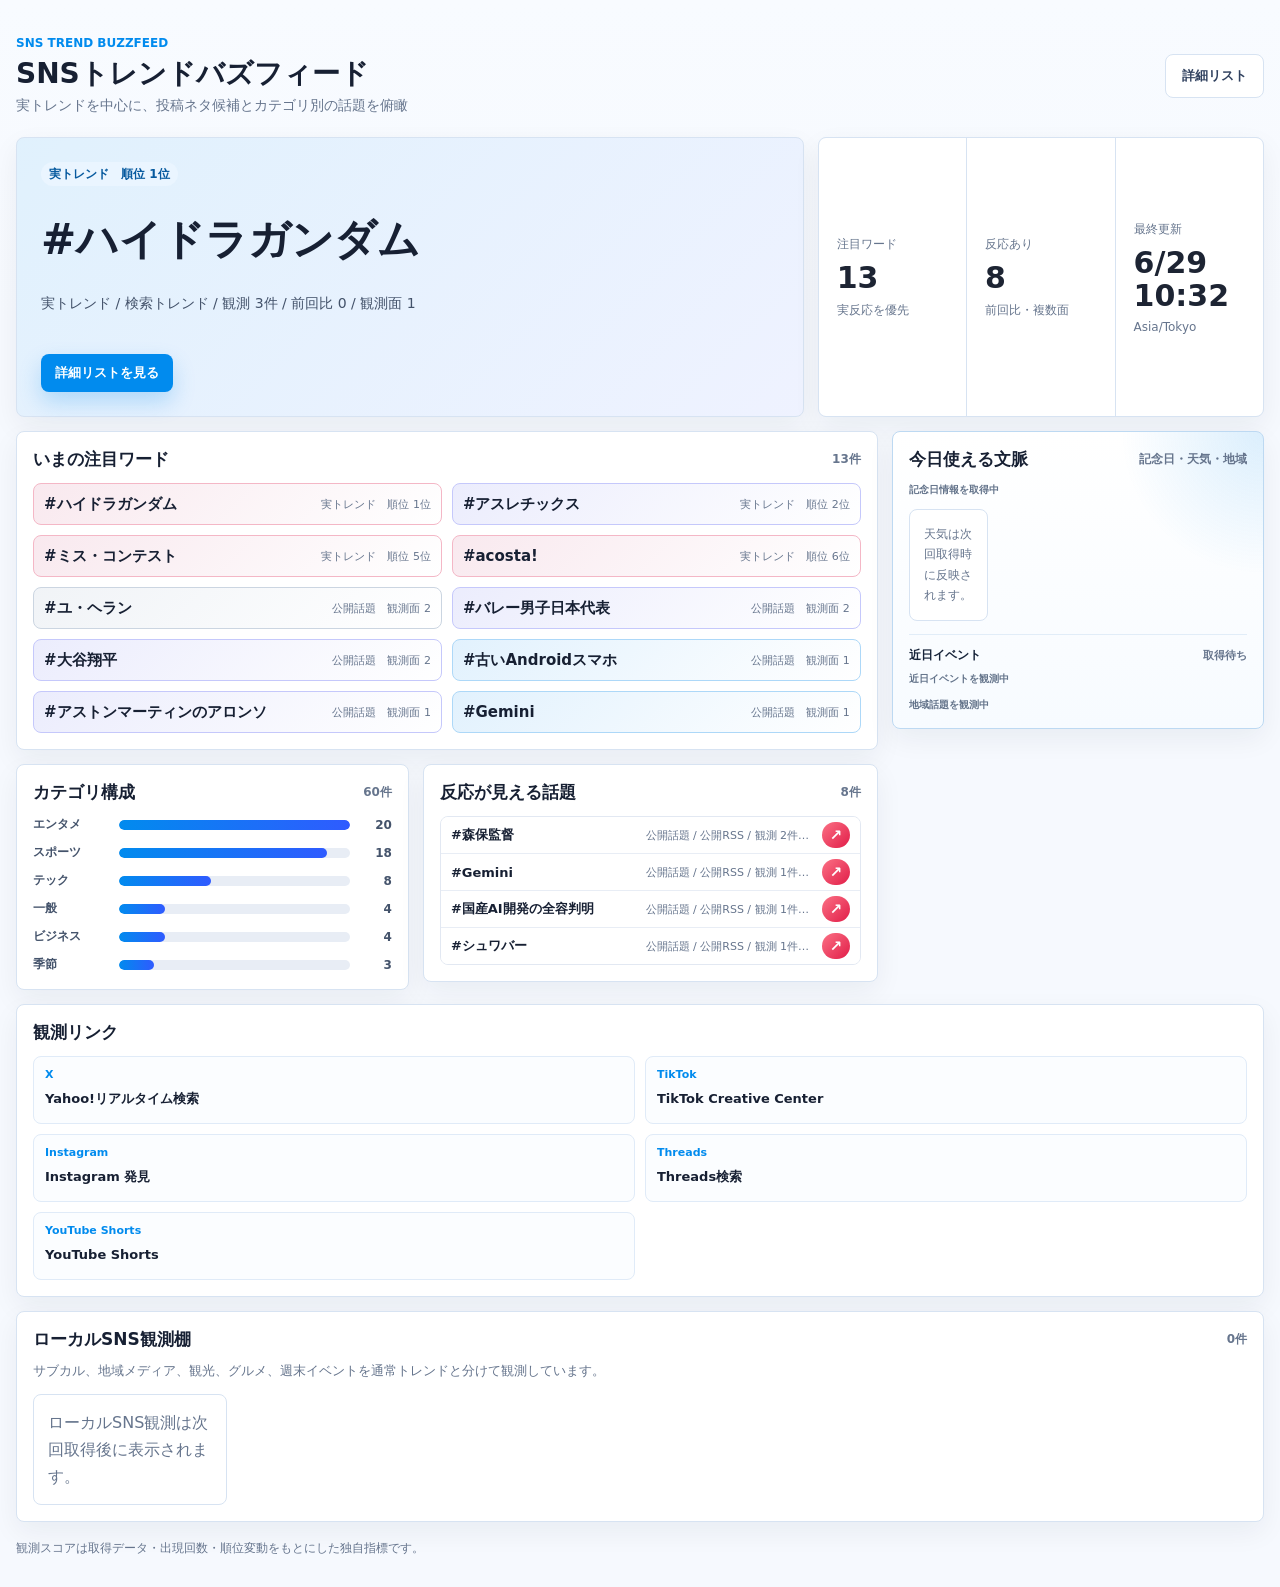
==== index.html @ ba8d6dbd "Improve calendar display and update action guard" ====
<!doctype html>
<html lang="ja">
  <head>
    <meta charset="utf-8">
    <meta name="viewport" content="width=device-width, initial-scale=1">
    <title>SNSトレンドバズフィード</title>
    <link rel="stylesheet" href="./assets/styles.css?v=calendar-action-20260710">
  </head>
  <body data-page="home">
    <main class="page home-page">
      <header class="home-header">
        <div>
          <p class="eyebrow">SNS Trend Buzzfeed</p>
          <h1>SNSトレンドバズフィード</h1>
          <p class="lead">実トレンドを中心に、投稿ネタ候補とカテゴリ別の話題を俯瞰</p>
        </div>
        <nav class="home-nav" aria-label="表示切り替え">
          <a href="./list/">詳細リスト</a>
        </nav>
      </header>

      <section class="dashboard-hero" data-home-hero></section>
      <section class="dashboard-layout" data-home-dashboard></section>
      <p class="note" data-note></p>
    </main>
    <script src="./assets/app.js?v=calendar-action-20260710" type="module"></script>
  </body>
</html>
---- assets/styles.css ----
:root {
  color-scheme: light;
  --bg: #f6f9fe;
  --panel: #ffffff;
  --text: #172033;
  --muted: #66758d;
  --line: #d7e3f2;
  --accent: #018bee;
  --accent-2: #2f5bff;
  --accent-soft: #eaf5ff;
  --accent-ink: #075a9f;
  --rise: #e11d48;
  --flat: #6b7280;
  --down: #1e3a8a;
  --new: #018bee;
  --shadow: 0 14px 36px rgba(21, 52, 92, 0.09);
  font-family: "Segoe UI", "Noto Sans JP", system-ui, sans-serif;
}

* {
  box-sizing: border-box;
}

body {
  margin: 0;
  background:
    linear-gradient(180deg, #f8fbff 0, #f6f9fe 320px),
    var(--bg);
  color: var(--text);
}

a {
  color: inherit;
  text-decoration: none;
}

.page {
  width: min(1180px, calc(100% - 28px));
  margin: 0 auto;
  padding: 22px 0 30px;
}

.compact-page {
  width: 100%;
  padding: 10px;
}

.home-page {
  width: min(1280px, calc(100% - 32px));
  padding-top: 18px;
}

.shell {
  background: var(--panel);
  border: 1px solid var(--line);
  border-radius: 8px;
  box-shadow: var(--shadow);
}

.compact-shell {
  padding: 16px 16px 15px 18px;
  background: #ffffff;
  border-color: #dbe5f0;
  box-shadow: 0 14px 34px rgba(15, 23, 42, 0.08);
  position: relative;
  overflow: hidden;
}

.compact-shell::before {
  content: "";
  position: absolute;
  inset: 0 auto 0 0;
  width: 4px;
  background: linear-gradient(180deg, var(--accent), #67b7f4);
}

.dashboard-header {
  display: flex;
  align-items: end;
  justify-content: space-between;
  gap: 16px;
  padding: 24px 0 18px;
}

.home-header {
  display: flex;
  align-items: center;
  justify-content: space-between;
  gap: 18px;
  padding: 18px 0 14px;
}

h1,
h2,
h3,
p {
  margin: 0;
}

h1 {
  font-size: 28px;
  line-height: 1.25;
  font-weight: 800;
}

.compact-shell h1 {
  color: #142033;
  font-size: 17px;
  line-height: 1.25;
}

.compact-title-block {
  min-width: 0;
}

.compact-title-block h1 {
  letter-spacing: 0;
}

.compact-title-block .meta {
  margin-top: 4px;
}

.lead {
  margin-top: 6px;
  color: var(--muted);
  font-size: 14px;
}

.eyebrow {
  margin-bottom: 6px;
  color: var(--accent);
  font-size: 12px;
  font-weight: 800;
  letter-spacing: 0;
  text-transform: uppercase;
}

.home-nav {
  display: inline-flex;
  gap: 8px;
  padding: 4px;
  border: 1px solid var(--line);
  border-radius: 8px;
  background: #fff;
}

.home-nav a {
  min-width: 88px;
  padding: 8px 12px;
  border-radius: 6px;
  color: #30415f;
  font-size: 13px;
  font-weight: 750;
  text-align: center;
}

.home-nav a:hover {
  background: var(--accent-soft);
  color: var(--accent-ink);
}

.header-actions {
  display: flex;
  align-items: center;
  justify-content: flex-end;
  gap: 12px;
}

.meta {
  color: var(--muted);
  font-size: 12px;
  white-space: nowrap;
}

.section {
  margin-top: 18px;
}

.list-dashboard {
  display: grid;
  grid-template-columns: repeat(12, minmax(0, 1fr));
  gap: 16px;
  align-items: stretch;
}

.list-overview {
  display: grid;
  grid-column: 1 / -1;
  grid-template-columns: minmax(0, 1.2fr) minmax(360px, 0.8fr);
  gap: 14px;
  align-items: start;
}

.list-dashboard > .section {
  grid-column: span 6;
  margin-top: 0;
  height: 100%;
}

.list-dashboard > .event-calendar-section {
  grid-column: 1 / -1;
  height: auto;
}

.list-dashboard > .featured-section,
.list-dashboard > .local-shelf,
.list-dashboard > .local-detail-section {
  grid-column: 1 / -1;
}

.list-dashboard > .link-section {
  grid-column: 1 / -1;
}

.list-dashboard > .list-main-section {
  grid-column: 1 / -1;
}

.list-dashboard > .list-evergreen-section {
  grid-column: 1 / -1;
}

.list-dashboard > .compact-section .compact-grid {
  grid-template-columns: repeat(4, minmax(0, 1fr));
}

.list-dashboard > .compact-section {
  grid-column: 1 / -1;
}

.featured-section {
  margin-top: 22px;
}

.featured-section .grid {
  grid-template-columns: repeat(5, minmax(0, 1fr));
}

.list-evergreen-section .grid {
  grid-template-columns: repeat(3, minmax(0, 1fr));
}

.list-evergreen-section.accordion-section {
  margin-top: 14px;
}

.list-evergreen-section .accordion {
  margin-top: 0;
}

.list-main-section .grid {
  grid-template-columns: repeat(4, minmax(0, 1fr));
}

.list-main-section .trend-card {
  min-height: 245px;
}

.list-main-section .trend-card:first-child {
  grid-column: auto;
  background:
    linear-gradient(135deg, var(--card-tint, rgba(1, 139, 238, 0.1)), rgba(255, 255, 255, 0.88)),
    #fff;
}

.list-main-section .trend-card:first-child .keyword {
  font-size: 20px;
}

.featured-section .trend-card {
  border-color: var(--card-line, #b6d5f3);
  box-shadow: 0 12px 28px rgba(23, 76, 136, 0.07);
}

.compact-section {
  margin-top: 16px;
}

.list-dashboard > .compact-section {
  padding: 14px;
  border: 1px solid var(--line);
  border-radius: 8px;
  background: rgba(255, 255, 255, 0.74);
}

.compact-grid {
  grid-template-columns: repeat(3, minmax(0, 1fr));
}

.section-head {
  display: flex;
  align-items: center;
  justify-content: space-between;
  gap: 14px;
  margin-bottom: 10px;
}

.section-head h2 {
  font-size: 18px;
  font-weight: 800;
}

.section-count {
  color: var(--muted);
  font-size: 12px;
  font-weight: 700;
  white-space: nowrap;
}

.list-focus-panel,
.list-insight-panel,
.list-context-panel {
  min-width: 0;
  padding: 16px;
  border: 1px solid var(--line);
  border-radius: 8px;
  background: #fff;
  box-shadow: 0 14px 34px rgba(21, 52, 92, 0.08);
}

.list-focus-panel {
  background:
    radial-gradient(circle at 92% 12%, rgba(1, 139, 238, 0.16), transparent 28%),
    linear-gradient(135deg, #ffffff 0%, #f7fbff 100%);
}

.list-context-panel {
  grid-column: 1 / -1;
  display: grid;
  grid-template-columns: minmax(0, 1.05fr) minmax(260px, 0.75fr) minmax(300px, 0.9fr);
  gap: 12px;
  align-items: start;
  background:
    radial-gradient(circle at 90% 10%, rgba(255, 184, 77, 0.18), transparent 30%),
    linear-gradient(180deg, rgba(1, 139, 238, 0.08), rgba(255, 255, 255, 0.94) 42%),
    #fff;
  border-color: #bfd9f4;
}

.list-context-panel .list-panel-head {
  grid-column: 1 / -1;
  margin-bottom: 0;
}

.list-context-panel .weather-grid {
  margin-top: 0;
}

.list-event-block {
  min-width: 0;
}

.list-event-block .context-subhead {
  margin-top: 0;
  padding-top: 0;
  border-top: 0;
}

.list-panel-head {
  display: flex;
  align-items: center;
  justify-content: space-between;
  gap: 12px;
  margin-bottom: 12px;
}

.list-panel-head h2 {
  font-size: 17px;
  font-weight: 850;
}

.list-hero-trend {
  display: grid;
  gap: 10px;
  min-height: 170px;
  padding: 18px;
  border: 1px solid var(--card-line, #bddaf5);
  border-radius: 8px;
  background:
    linear-gradient(135deg, var(--card-tint, rgba(1, 139, 238, 0.12)), rgba(255, 255, 255, 0.86)),
    #fff;
}

.list-hero-trend strong {
  min-width: 0;
  color: #0f1b32;
  font-size: 34px;
  line-height: 1.12;
  overflow-wrap: anywhere;
}

.list-hero-trend small {
  color: #46566e;
  font-size: 13px;
  line-height: 1.55;
}

.list-focus-list {
  display: grid;
  grid-template-columns: repeat(2, minmax(0, 1fr));
  gap: 10px;
  margin-top: 12px;
}

.list-focus-list .trend-pill {
  min-height: 62px;
  background: rgba(255, 255, 255, 0.82);
}

.list-summary-grid {
  display: grid;
  grid-template-columns: repeat(2, minmax(0, 1fr));
  gap: 10px;
}

.list-summary-tile {
  display: grid;
  gap: 5px;
  min-height: 92px;
  padding: 12px;
  border: 1px solid #e0ebf8;
  border-radius: 8px;
  background: #fbfdff;
}

.list-summary-tile span,
.list-summary-tile small {
  color: var(--muted);
  font-size: 12px;
  font-weight: 700;
}

.list-summary-tile strong {
  color: var(--accent-ink);
  font-size: 30px;
  line-height: 1;
}

.list-category-strip {
  display: grid;
  gap: 10px;
  margin-top: 14px;
  padding-top: 14px;
  border-top: 1px solid #e5edf8;
}

.context-event-list {
  display: grid;
  gap: 9px;
}

.context-idea-row {
  display: flex;
  flex-wrap: wrap;
  gap: 8px;
  margin-bottom: 12px;
}

.context-idea-chip {
  display: inline-grid;
  grid-template-columns: auto minmax(0, 1fr);
  align-items: center;
  gap: 7px;
  min-width: 0;
  max-width: 100%;
  min-height: 32px;
  padding: 6px 9px;
  border: 1px solid #dbe9f8;
  border-radius: 999px;
  background: #fbfdff;
  color: #24324a;
  box-shadow: 0 6px 16px rgba(15, 23, 42, 0.035);
}

.context-idea-chip b {
  display: inline-grid;
  place-items: center;
  min-width: 34px;
  min-height: 20px;
  border-radius: 999px;
  background: #fff2d5;
  color: #9a5b00;
  font-size: 10px;
  font-weight: 850;
}

.context-idea-chip span {
  min-width: 0;
  overflow: hidden;
  color: #24324a;
  font-size: 12px;
  font-weight: 800;
  text-overflow: ellipsis;
  white-space: nowrap;
}

.context-subhead {
  display: flex;
  align-items: center;
  justify-content: space-between;
  gap: 10px;
  margin: 13px 0 8px;
  padding-top: 12px;
  border-top: 1px solid #e1edf8;
}

.context-subhead span {
  color: #17243a;
  font-size: 12px;
  font-weight: 850;
}

.context-subhead small {
  min-width: 0;
  overflow: hidden;
  color: var(--muted);
  font-size: 11px;
  font-weight: 760;
  text-overflow: ellipsis;
  white-space: nowrap;
}

.local-event-rows {
  display: grid;
  gap: 8px;
}

.local-event-chip {
  display: grid;
  grid-template-columns: 58px minmax(0, 1fr);
  gap: 9px;
  align-items: center;
  min-width: 0;
  min-height: 48px;
  padding: 8px 10px;
  border: 1px solid #d7e8f7;
  border-radius: 8px;
  background:
    linear-gradient(135deg, rgba(1, 139, 238, 0.08), rgba(255, 255, 255, 0.94)),
    #fff;
}

.local-event-chip > b {
  display: inline-grid;
  place-items: center;
  min-height: 28px;
  border-radius: 999px;
  background: #eaf5ff;
  color: var(--accent-ink);
  font-size: 11px;
  font-weight: 850;
}

.local-event-chip span {
  display: grid;
  gap: 2px;
  min-width: 0;
}

.local-event-chip strong,
.local-event-chip small {
  min-width: 0;
  overflow: hidden;
  text-overflow: ellipsis;
  white-space: nowrap;
}

.local-event-chip strong {
  color: #13233a;
  font-size: 13px;
  font-weight: 850;
}

.local-event-chip small {
  color: var(--muted);
  font-size: 11px;
  font-weight: 720;
}

.local-event-chip.rank-s > b,
.event-day-tag.rank-s {
  background: #fff2d5;
  color: #8a5600;
}

.local-event-chip.rank-a > b,
.event-day-tag.rank-a {
  background: #eaf5ff;
  color: #075a9f;
}

.context-event-row {
  display: grid;
  grid-template-columns: 52px minmax(0, 1fr);
  gap: 9px;
  align-items: start;
  padding: 10px;
  border: 1px solid #d9e8f8;
  border-radius: 8px;
  background: rgba(255, 255, 255, 0.74);
}

.context-date {
  display: inline-grid;
  place-items: center;
  min-height: 28px;
  border-radius: 999px;
  background: var(--accent-soft);
  color: var(--accent-ink);
  font-size: 11px;
  font-weight: 850;
}

.context-event-row strong {
  display: block;
  color: #142039;
  font-size: 13px;
  line-height: 1.35;
}

.context-event-row small {
  display: block;
  margin-top: 3px;
  color: var(--muted);
  font-size: 11px;
  line-height: 1.45;
}

.weather-grid {
  display: grid;
  grid-template-columns: repeat(2, minmax(0, 1fr));
  gap: 8px;
  margin-top: 12px;
}

.weather-ribbon {
  display: grid;
  grid-template-columns: repeat(4, minmax(0, 1fr));
  gap: 7px;
  margin-top: 10px;
}

.weather-ribbon-item {
  display: grid;
  gap: 3px;
  min-width: 0;
  min-height: 70px;
  padding: 9px;
  border: 1px solid #dbe8f6;
  border-radius: 8px;
  background: linear-gradient(180deg, #f7fbff, #fff);
}

.weather-ribbon-item span,
.weather-ribbon-item small {
  min-width: 0;
  overflow: hidden;
  color: var(--muted);
  font-size: 10px;
  font-weight: 760;
  text-overflow: ellipsis;
  white-space: nowrap;
}

.weather-ribbon-item strong {
  min-width: 0;
  overflow: hidden;
  color: var(--accent-ink);
  font-size: 13px;
  font-weight: 850;
  text-overflow: ellipsis;
  white-space: nowrap;
}

.weather-tile {
  display: grid;
  gap: 4px;
  min-height: 74px;
  padding: 10px;
  border: 1px solid #dbe8f6;
  border-radius: 8px;
  background: #f8fbff;
}

.weather-tile span,
.weather-tile small {
  color: var(--muted);
  font-size: 11px;
  font-weight: 700;
}

.weather-tile strong {
  color: var(--accent-ink);
  font-size: 16px;
}

.context-local-snippets {
  display: grid;
  gap: 8px;
  margin-top: 12px;
}

.context-local-snippet {
  display: grid;
  grid-template-columns: 82px minmax(0, 1fr);
  gap: 8px;
  align-items: center;
  min-height: 38px;
  padding: 8px 10px;
  border: 1px solid #dce8f5;
  border-radius: 8px;
  background: rgba(255, 255, 255, 0.78);
}

.context-local-snippet span,
.context-local-snippet strong {
  min-width: 0;
  overflow: hidden;
  text-overflow: ellipsis;
  white-space: nowrap;
}

.context-local-snippet span {
  color: var(--muted);
  font-size: 11px;
  font-weight: 780;
}

.context-local-snippet strong {
  color: #17243a;
  font-size: 12px;
  font-weight: 850;
}

.mini-empty {
  padding: 10px;
  font-size: 12px;
  box-shadow: none;
}

.grid {
  display: grid;
  grid-template-columns: repeat(3, minmax(0, 1fr));
  gap: 12px;
  align-items: stretch;
}

.event-calendar-section {
  grid-column: 1 / -1;
}

.event-calendar {
  padding: 14px;
  border: 1px solid #cfe3f4;
  border-radius: 8px;
  background:
    radial-gradient(circle at 100% 0%, rgba(1, 139, 238, 0.12), transparent 28%),
    #fff;
  box-shadow: 0 12px 28px rgba(21, 52, 92, 0.06);
}

.event-calendar-month {
  margin-bottom: 12px;
  color: #13233a;
  font-size: 20px;
  font-weight: 850;
}

.event-calendar-rail {
  display: grid;
  grid-template-columns: repeat(3, minmax(0, 1fr));
  gap: 7px;
  margin: -2px 0 12px;
}

.event-rail-item {
  display: grid;
  grid-template-columns: 68px minmax(0, 1fr);
  align-items: center;
  gap: 8px;
  min-width: 0;
  min-height: 34px;
  padding: 6px 9px;
  border: 1px solid #b7daf7;
  border-radius: 8px;
  background:
    linear-gradient(135deg, rgba(1, 139, 238, 0.12), rgba(255, 255, 255, 0.9)),
    #f7fbff;
}

.event-rail-item span {
  display: inline-grid;
  place-items: center;
  min-height: 22px;
  border-radius: 999px;
  background: #e7f3ff;
  color: #075a9f;
  font-size: 10px;
  font-weight: 850;
  white-space: nowrap;
}

.event-rail-item strong {
  min-width: 0;
  overflow: hidden;
  color: #10213a;
  font-size: 11px;
  font-weight: 850;
  text-overflow: ellipsis;
  white-space: nowrap;
}

.event-rail-item.rank-s {
  border-color: #f2cf8b;
  background:
    linear-gradient(135deg, rgba(255, 185, 60, 0.16), rgba(255, 255, 255, 0.92)),
    #fffaf0;
}

.event-rail-item.rank-s span {
  background: #fff2d5;
  color: #8a5600;
}

.event-calendar-weekdays,
.event-calendar-grid {
  display: grid;
  grid-template-columns: repeat(7, minmax(0, 1fr));
}

.event-calendar-weekdays {
  gap: 6px;
  margin-bottom: 6px;
}

.event-calendar-weekdays span {
  color: var(--muted);
  font-size: 11px;
  font-weight: 800;
  text-align: center;
}

.event-calendar-grid {
  gap: 6px;
}

.event-day {
  display: grid;
  align-content: start;
  gap: 5px;
  min-width: 0;
  min-height: 92px;
  padding: 8px;
  border: 1px solid #e0ebf8;
  border-radius: 8px;
  background: rgba(248, 251, 255, 0.92);
}

.event-day-empty {
  background: transparent;
  border-color: transparent;
}

.event-day-number {
  color: #44536b;
  font-size: 11px;
  font-weight: 850;
}

.event-day-tag {
  min-width: 0;
  overflow: hidden;
  padding: 4px 6px;
  border-radius: 6px;
  background: #edf6ff;
  color: #075a9f;
  font-size: 10px;
  font-weight: 800;
  line-height: 1.25;
  text-overflow: ellipsis;
  white-space: nowrap;
}

.event-day-tag-long {
  border-left: 3px solid #018bee;
  background:
    linear-gradient(90deg, rgba(1, 139, 238, 0.16), rgba(255, 255, 255, 0.88)),
    #edf6ff;
}

.event-day-tag-long.rank-s {
  border-left-color: #f0a429;
  background:
    linear-gradient(90deg, rgba(255, 190, 70, 0.22), rgba(255, 255, 255, 0.88)),
    #fff7e4;
}

.event-day-more {
  color: #44536b;
  font-size: 10px;
  font-weight: 750;
}

.link-grid {
  grid-template-columns: repeat(3, minmax(0, 1fr));
}

.trend-card,
.link-card,
.empty {
  background: var(--panel);
  border: 1px solid var(--line);
  border-radius: 8px;
  padding: 14px;
}

.trend-card {
  display: grid;
  grid-template-rows: auto auto 34px auto;
  gap: 12px;
  height: 100%;
  position: relative;
  overflow: hidden;
  background:
    linear-gradient(135deg, var(--card-tint, rgba(1, 139, 238, 0.06)), rgba(255, 255, 255, 0.92) 42%),
    #fff;
  border-color: var(--card-line, var(--line));
  box-shadow: 0 8px 22px rgba(21, 52, 92, 0.04);
  transition: border-color 160ms ease, box-shadow 160ms ease, transform 160ms ease;
}

.trend-card::before {
  content: "";
  position: absolute;
  inset: 0 auto 0 0;
  width: 4px;
  background: linear-gradient(180deg, var(--card-accent, var(--accent)), transparent 88%);
}

.trend-card > * {
  position: relative;
}

.category-entertainment {
  --card-accent: #e11d48;
  --card-tint: rgba(225, 29, 72, 0.09);
  --card-line: #f4b7c6;
  --tag-bg: #fff1f5;
  --tag-ink: #9f1239;
}

.category-sports {
  --card-accent: #4f46e5;
  --card-tint: rgba(79, 70, 229, 0.09);
  --card-line: #c5c8fb;
  --tag-bg: #eef2ff;
  --tag-ink: #3730a3;
}

.category-technology {
  --card-accent: #018bee;
  --card-tint: rgba(1, 139, 238, 0.1);
  --card-line: #add8f8;
  --tag-bg: #eaf5ff;
  --tag-ink: #075a9f;
}

.category-seasonal {
  --card-accent: #d97706;
  --card-tint: rgba(217, 119, 6, 0.1);
  --card-line: #f2cc8f;
  --tag-bg: #fff7ed;
  --tag-ink: #9a3412;
}

.category-local {
  --card-accent: #0f6b9c;
  --card-tint: rgba(15, 107, 156, 0.09);
  --card-line: #b8d8ea;
  --tag-bg: #edf7fc;
  --tag-ink: #075985;
}

.category-business {
  --card-accent: #1d4ed8;
  --card-tint: rgba(29, 78, 216, 0.08);
  --card-line: #b9cdf7;
  --tag-bg: #eff6ff;
  --tag-ink: #1e40af;
}

.category-general {
  --card-accent: #64748b;
  --card-tint: rgba(100, 116, 139, 0.07);
  --card-line: #cbd5e1;
  --tag-bg: #f1f5f9;
  --tag-ink: #334155;
}

.trend-card .open-link {
  align-self: end;
}

.trend-card:hover,
.trend-pill:hover,
.local-card:hover,
.link-card:hover,
.home-link:hover {
  border-color: #9bcdf5;
  box-shadow: 0 14px 32px rgba(21, 86, 150, 0.1);
  transform: translateY(-1px);
}

.trend-title-row {
  display: flex;
  justify-content: space-between;
  gap: 12px;
}

.keyword {
  font-size: 18px;
  font-weight: 700;
  overflow-wrap: anywhere;
}

.tag {
  display: inline-flex;
  align-items: center;
  width: fit-content;
  min-height: 24px;
  padding: 3px 8px;
  border-radius: 999px;
  background: var(--tag-bg, var(--accent-soft));
  color: var(--tag-ink, var(--accent-ink));
  font-size: 12px;
  font-weight: 600;
}

.signal-tag {
  margin-left: 6px;
  background: rgba(255, 255, 255, 0.72);
  color: var(--tag-ink, #3154bd);
  border: 1px solid color-mix(in srgb, var(--card-accent, #3154bd) 22%, transparent);
}

.status-tag {
  margin-left: 6px;
  background: #fff7ed;
  color: #9a3412;
}

.badge {
  display: inline-flex;
  align-items: center;
  justify-content: center;
  min-width: 30px;
  height: 30px;
  padding: 0 8px;
  border-radius: 999px;
  color: #fff;
  font-size: 17px;
  font-weight: 850;
  line-height: 1;
  white-space: nowrap;
  box-shadow: 0 8px 18px rgba(21, 52, 92, 0.12);
}

.badge.up {
  background: linear-gradient(135deg, #fb7185, var(--rise));
}

.badge.flat {
  background: linear-gradient(135deg, #9ca3af, var(--flat));
}

.badge.down {
  background: linear-gradient(135deg, #4f46e5, var(--down));
}

.badge.new {
  min-width: 52px;
  font-size: 12px;
  background: linear-gradient(135deg, #38bdf8, var(--new));
}

.metrics {
  display: grid;
  grid-template-columns: repeat(2, minmax(0, 1fr));
  gap: 8px;
}

.metric {
  min-height: 54px;
  padding: 8px;
  border: 1px solid #e5edf8;
  border-radius: 8px;
  background: #fbfdff;
}

.metric-label {
  display: block;
  color: var(--muted);
  font-size: 11px;
}

.metric-value {
  display: block;
  margin-top: 2px;
  font-size: 17px;
  font-weight: 750;
}

.positive {
  color: var(--rise);
}

.negative {
  color: var(--down);
}

.spark {
  display: flex;
  align-items: end;
  gap: 3px;
  height: 34px;
}

.spark span {
  width: 12px;
  min-height: 4px;
  border-radius: 3px 3px 0 0;
  background: linear-gradient(180deg, #018bee, #2f5bff);
}

.open-link,
.more-link {
  display: inline-flex;
  align-items: center;
  justify-content: center;
  gap: 4px;
  min-height: 34px;
  padding: 7px 10px;
  border: 1px solid #b7d4ef;
  border-radius: 8px;
  background: #fff;
  color: var(--accent-ink);
  font-size: 13px;
  font-weight: 700;
}

.dashboard-hero {
  display: grid;
  grid-template-columns: minmax(0, 1.5fr) minmax(340px, 0.85fr);
  gap: 14px;
  margin-top: 8px;
}

.hero-copy,
.hero-stats,
.dashboard-panel {
  border: 1px solid var(--line);
  border-radius: 8px;
  background: #fff;
  box-shadow: 0 10px 28px rgba(20, 31, 51, 0.06);
}

.hero-copy {
  display: grid;
  align-content: space-between;
  min-height: 280px;
  padding: 24px;
  background:
    linear-gradient(135deg, rgba(1, 139, 238, 0.12), rgba(47, 91, 255, 0.08)),
    #ffffff;
}

.hero-copy h2 {
  margin-top: 14px;
  font-size: 42px;
  line-height: 1.12;
  overflow-wrap: anywhere;
}

.hero-copy p {
  max-width: 760px;
  margin-top: 12px;
  color: #43526a;
  font-size: 14px;
  line-height: 1.7;
}

.hero-actions {
  display: flex;
  flex-wrap: wrap;
  gap: 10px;
  margin-top: 22px;
}

.primary-action,
.secondary-action {
  display: inline-flex;
  align-items: center;
  justify-content: center;
  min-height: 38px;
  padding: 9px 14px;
  border-radius: 8px;
  font-size: 13px;
  font-weight: 800;
}

.primary-action {
  background: var(--accent);
  color: #fff;
  box-shadow: 0 10px 22px rgba(1, 139, 238, 0.24);
}

.secondary-action {
  border: 1px solid #b7d4ef;
  background: #fff;
  color: var(--accent-ink);
}

.hero-stats {
  display: grid;
  grid-template-columns: repeat(3, minmax(0, 1fr));
  gap: 1px;
  overflow: hidden;
  background: var(--line);
}

.stat-tile {
  display: grid;
  align-content: center;
  min-height: 138px;
  padding: 18px;
  background: #fff;
}

.stat-label,
.stat-detail {
  color: var(--muted);
  font-size: 12px;
}

.stat-tile strong {
  margin-top: 8px;
  color: #1d2433;
  font-size: 30px;
  line-height: 1.1;
  overflow-wrap: anywhere;
}

.stat-detail {
  margin-top: 8px;
}

.dashboard-layout {
  display: grid;
  grid-template-columns: minmax(0, 0.95fr) minmax(0, 1.1fr) minmax(360px, 0.9fr);
  grid-template-areas:
    "lead lead context"
    "category growing context"
    "links links links"
    "local local local";
  align-items: start;
  gap: 14px;
  margin-top: 14px;
}

.lead-panel {
  grid-area: lead;
}

.home-context-panel {
  grid-area: context;
}

.category-panel {
  grid-area: category;
}

.growing-panel {
  grid-area: growing;
}

.links-panel {
  grid-area: links;
}

.dashboard-panel {
  padding: 16px;
}

.category-panel,
.growing-panel {
  min-height: 194px;
}

.home-context-panel {
  border-color: #bdd9f2;
  background:
    radial-gradient(circle at 100% 0%, rgba(1, 139, 238, 0.14), transparent 30%),
    linear-gradient(180deg, #ffffff, #f7fbff);
}

.panel-head {
  display: flex;
  align-items: center;
  justify-content: space-between;
  gap: 12px;
  margin-bottom: 12px;
}

.panel-head h2 {
  font-size: 17px;
}

.pill-list {
  display: grid;
  gap: 10px;
}

.lead-panel .pill-list {
  grid-template-columns: repeat(2, minmax(0, 1fr));
}

.trend-pill {
  display: grid;
  grid-template-columns: minmax(0, 1fr) auto;
  gap: 10px;
  align-items: center;
  min-height: 42px;
  padding: 8px 10px;
  border: 1px solid #e0ebf8;
  border-radius: 8px;
  background:
    linear-gradient(135deg, var(--card-tint, rgba(1, 139, 238, 0.06)), rgba(255, 255, 255, 0.94)),
    #fbfdff;
  border-color: var(--card-line, #e0ebf8);
  transition: border-color 160ms ease, box-shadow 160ms ease, transform 160ms ease;
}

.trend-pill span {
  min-width: 0;
  font-size: 15px;
  font-weight: 800;
  overflow-wrap: anywhere;
}

.trend-pill small {
  color: var(--muted);
  font-size: 11px;
  text-align: right;
}

.compact-dashboard-list {
  display: grid;
  border: 1px solid #e2e8f2;
  border-radius: 8px;
  overflow: hidden;
}

.growing-panel .compact-dashboard-list {
  min-height: 118px;
}

.compact-dashboard-list .simple-trend-row {
  border-color: #e8edf5;
}

.growing-panel .simple-trend-row {
  grid-template-columns: minmax(0, 1fr) minmax(130px, 0.9fr) auto;
  min-height: 31px;
  padding: 5px 10px;
}

.growing-panel .simple-keyword {
  font-size: 13px;
}

.growing-panel .simple-meta {
  font-size: 11px;
  white-space: nowrap;
  overflow: hidden;
  text-overflow: ellipsis;
}

.growing-panel .simple-badge {
  width: 28px;
  min-width: 28px;
  height: 22px;
}

.compact-dashboard-list .empty {
  border: 0;
  border-radius: 0;
}

.category-bars {
  display: grid;
  gap: 11px;
}

.category-bar {
  display: grid;
  grid-template-columns: 76px minmax(0, 1fr) 32px;
  gap: 10px;
  align-items: center;
}

.category-label,
.category-count {
  color: #44536b;
  font-size: 12px;
  font-weight: 750;
}

.category-count {
  text-align: right;
}

.bar-track {
  height: 10px;
  overflow: hidden;
  border-radius: 999px;
  background: #e8edf5;
}

.bar-fill {
  display: block;
  height: 100%;
  border-radius: inherit;
  background: linear-gradient(90deg, #018bee, #2f5bff);
}

.home-link-list {
  display: grid;
  grid-template-columns: repeat(2, minmax(0, 1fr));
  gap: 10px;
}

.home-link {
  display: grid;
  gap: 5px;
  min-height: 68px;
  padding: 11px;
  border: 1px solid #e0ebf8;
  border-radius: 8px;
  background: #fbfdff;
  transition: border-color 160ms ease, box-shadow 160ms ease, transform 160ms ease;
}

.home-link span {
  color: var(--accent);
  font-size: 11px;
  font-weight: 800;
}

.home-link strong {
  min-width: 0;
  font-size: 13px;
  line-height: 1.35;
  overflow-wrap: anywhere;
}

.local-shelf {
  margin-top: 18px;
}

.home-local-shelf {
  grid-area: local;
  grid-column: 1 / -1;
  margin-top: 0;
}

.local-shelf-lead {
  margin: -2px 0 12px;
  color: var(--muted);
  font-size: 13px;
  line-height: 1.6;
}

.local-card-grid {
  display: grid;
  grid-template-columns: repeat(4, minmax(0, 1fr));
  gap: 10px;
}

.home-local-shelf .local-card-grid {
  grid-template-columns: repeat(6, minmax(0, 1fr));
}

.local-card {
  display: grid;
  align-content: start;
  gap: 9px;
  min-height: 150px;
  padding: 12px;
  border: 1px solid #d4e6f8;
  border-radius: 8px;
  background:
    linear-gradient(180deg, rgba(1, 139, 238, 0.08), rgba(47, 91, 255, 0.035)),
    #ffffff;
  transition: border-color 160ms ease, box-shadow 160ms ease, transform 160ms ease;
}

.local-card-top {
  display: flex;
  align-items: center;
  justify-content: space-between;
  gap: 8px;
}

.local-tier {
  display: inline-flex;
  align-items: center;
  justify-content: center;
  min-width: 26px;
  height: 24px;
  border-radius: 999px;
  background: var(--accent);
  color: #fff;
  font-size: 12px;
  font-weight: 800;
}

.local-section-label {
  min-width: 0;
  color: var(--muted);
  font-size: 11px;
  font-weight: 750;
  text-align: right;
  overflow-wrap: anywhere;
}

.local-card strong {
  min-width: 0;
  font-size: 16px;
  line-height: 1.35;
  overflow-wrap: anywhere;
}

.local-headline {
  display: -webkit-box;
  min-width: 0;
  margin: -2px 0 0;
  overflow: hidden;
  -webkit-line-clamp: 2;
  -webkit-box-orient: vertical;
  color: #2f3c50;
  font-size: 12px;
  line-height: 1.45;
}

.local-meta {
  color: #43526a;
  font-size: 12px;
  line-height: 1.45;
}

.local-tags {
  display: flex;
  flex-wrap: wrap;
  gap: 5px;
}

.local-tags span {
  padding: 3px 7px;
  border-radius: 999px;
  background: #eef4ff;
  color: #3154bd;
  font-size: 11px;
  font-weight: 750;
}

.local-detail-section {
  margin-top: 14px;
}

.local-groups {
  display: grid;
  grid-template-columns: repeat(2, minmax(0, 1fr));
  gap: 10px;
}

.local-group {
  border: 1px solid var(--line);
  border-radius: 8px;
  background: #fff;
}

.local-group summary {
  cursor: pointer;
  padding: 11px 12px;
  color: #1d2433;
  font-size: 14px;
  font-weight: 800;
  list-style-position: inside;
}

.local-group-description {
  padding: 0 12px 10px;
  color: var(--muted);
  font-size: 12px;
  line-height: 1.55;
}

.local-row-list {
  display: grid;
  border-top: 1px solid var(--line);
}

.local-row {
  display: grid;
  grid-template-columns: minmax(0, 1fr) minmax(120px, 0.55fr) minmax(170px, 0.85fr);
  gap: 9px;
  align-items: center;
  min-height: 40px;
  padding: 8px 12px;
  border-top: 1px solid #edf1f6;
}

.local-row:first-child {
  border-top: 0;
}

.local-row-word {
  min-width: 0;
  font-size: 13px;
  font-weight: 800;
  overflow-wrap: anywhere;
}

.local-row-section,
.local-row-meta {
  color: var(--muted);
  font-size: 12px;
  overflow-wrap: anywhere;
}

.accordion {
  margin-top: 10px;
  border: 1px solid var(--line);
  border-radius: 8px;
  background: #fbfdff;
  overflow: hidden;
}

.accordion summary {
  cursor: pointer;
  padding: 10px 12px;
  color: var(--accent-ink);
  font-size: 13px;
  font-weight: 750;
  list-style-position: inside;
}

.simple-trend-list {
  display: grid;
  border-top: 1px solid var(--line);
}

.simple-trend-row {
  display: grid;
  grid-template-columns: minmax(0, 1.2fr) minmax(180px, 1fr) auto;
  gap: 10px;
  align-items: center;
  min-height: 42px;
  padding: 8px 12px;
  border-top: 1px solid #edf1f6;
  background: #fff;
}

.simple-trend-row:first-child {
  border-top: 0;
}

.simple-keyword {
  min-width: 0;
  font-size: 14px;
  font-weight: 750;
  overflow-wrap: anywhere;
}

.simple-meta {
  color: var(--muted);
  font-size: 12px;
  overflow-wrap: anywhere;
}

.simple-badge {
  display: inline-flex;
  align-items: center;
  justify-content: center;
  justify-self: end;
  width: fit-content;
  min-width: 28px;
  min-height: 26px;
  padding: 4px 7px;
  border-radius: 999px;
  color: #fff;
  font-size: 15px;
  font-weight: 850;
  line-height: 1;
  white-space: nowrap;
}

.simple-badge.up {
  background: linear-gradient(135deg, #fb7185, var(--rise));
}

.simple-badge.flat {
  background: linear-gradient(135deg, #9ca3af, var(--flat));
}

.simple-badge.down {
  background: linear-gradient(135deg, #4f46e5, var(--down));
}

.simple-badge.new {
  min-width: 46px;
  font-size: 11px;
  background: linear-gradient(135deg, #38bdf8, var(--new));
}

.compact-list {
  display: grid;
  grid-template-columns: repeat(4, minmax(0, 1fr));
  gap: 8px;
  margin-top: 10px;
}

.compact-dashboard {
  display: grid;
  gap: 8px;
  margin-top: 12px;
}

.compact-spotlight {
  display: grid;
  gap: 8px;
  min-height: 116px;
  padding: 17px 17px 16px;
  border: 1px solid #dbe7f3;
  border-radius: 8px;
  background:
    linear-gradient(135deg, rgba(1, 139, 238, 0.11), rgba(255, 255, 255, 0.98) 42%),
    #fff;
  position: relative;
  overflow: hidden;
  box-shadow: 0 12px 24px rgba(15, 23, 42, 0.055);
}

.compact-spotlight > * {
  position: relative;
}

.compact-hero-head {
  display: flex;
  align-items: center;
  justify-content: space-between;
  gap: 8px;
}

.compact-hero-status {
  display: inline-flex;
  align-items: center;
  justify-content: center;
  min-width: 26px;
  min-height: 24px;
  padding: 4px 7px;
  border-radius: 999px;
  background: rgba(15, 23, 42, 0.86);
  color: #fff;
  font-size: 13px;
  font-weight: 850;
  line-height: 1;
}

.compact-spotlight strong {
  color: #0f1b32;
  font-size: 27px;
  line-height: 1.08;
  overflow-wrap: anywhere;
}

.compact-spotlight small {
  color: #4b5c74;
  font-size: 12px;
  line-height: 1.42;
}

.compact-header-context {
  min-width: 0;
}

.compact-meta-strip {
  display: grid;
  grid-template-columns: minmax(140px, 0.62fr) minmax(150px, 0.7fr) minmax(330px, 1.45fr) auto;
  align-items: center;
  justify-content: flex-end;
  gap: 8px;
  min-width: 0;
}

.compact-meta-chip {
  display: inline-flex;
  align-items: center;
  gap: 7px;
  min-width: 0;
  max-width: 280px;
  min-height: 30px;
  padding: 6px 9px;
  border: 1px solid #e3ebf4;
  border-radius: 999px;
  background: rgba(255, 255, 255, 0.86);
  box-shadow: 0 6px 16px rgba(15, 23, 42, 0.035);
}

.compact-meta-chip b {
  flex: 0 0 auto;
  color: #334155;
  font-size: 11px;
  line-height: 1;
}

.compact-meta-chip span {
  min-width: 0;
  color: #526174;
  font-size: 11px;
  font-weight: 760;
  overflow: hidden;
  text-overflow: ellipsis;
  white-space: nowrap;
}

.compact-meta-event {
  border-color: #ecd49f;
  background: #fff9ea;
}

.compact-meta-local-event {
  border-color: #b8d8f4;
  background: #eef7ff;
}

.compact-meta-weather {
  border-color: #cfe3f4;
  background: #f2f8fd;
}

.compact-weather-card {
  display: grid;
  grid-template-columns: auto minmax(0, 1fr);
  align-items: center;
  gap: 8px;
  min-width: 0;
  min-height: 34px;
  padding: 5px 7px;
  border: 1px solid #cfe3f4;
  border-radius: 999px;
  background: #f2f8fd;
  box-shadow: 0 6px 16px rgba(15, 23, 42, 0.035);
}

.compact-weather-card > b {
  color: #334155;
  font-size: 11px;
  line-height: 1;
  white-space: nowrap;
}

.compact-weather-list {
  display: grid;
  grid-template-columns: repeat(4, minmax(0, 1fr));
  gap: 4px;
  min-width: 0;
}

.compact-weather-dot {
  display: grid;
  gap: 1px;
  min-width: 0;
  padding: 3px 5px;
  border: 1px solid rgba(207, 227, 244, 0.85);
  border-radius: 999px;
  background: rgba(255, 255, 255, 0.78);
}

.compact-weather-dot b,
.compact-weather-dot small {
  min-width: 0;
  overflow: hidden;
  text-overflow: ellipsis;
  white-space: nowrap;
}

.compact-weather-dot b {
  color: #245273;
  font-size: 10px;
  line-height: 1;
}

.compact-weather-dot small {
  color: #526174;
  font-size: 9px;
  font-weight: 760;
  line-height: 1.05;
}

.compact-observe-menu {
  position: relative;
  min-width: 70px;
}

.compact-observe-menu summary {
  display: inline-flex;
  align-items: center;
  justify-content: center;
  min-height: 34px;
  width: 100%;
  padding: 6px 10px;
  border: 1px solid #cfe3f4;
  border-radius: 999px;
  background: #fff;
  color: #245273;
  font-size: 11px;
  font-weight: 850;
  cursor: pointer;
  list-style: none;
}

.compact-observe-menu summary::-webkit-details-marker {
  display: none;
}

.compact-observe-menu summary::after {
  content: "⌄";
  margin-left: 5px;
  font-size: 10px;
}

.compact-observe-menu[open] summary::after {
  content: "⌃";
}

.compact-observe-links {
  position: absolute;
  right: 0;
  top: calc(100% + 6px);
  z-index: 5;
  display: grid;
  gap: 5px;
  min-width: 150px;
  padding: 8px;
  border: 1px solid #dbe7f3;
  border-radius: 8px;
  background: #fff;
  box-shadow: 0 18px 34px rgba(15, 23, 42, 0.13);
}

.compact-item {
  display: inline-flex;
  align-items: center;
  gap: 8px;
  min-width: 0;
  max-width: 50%;
  padding: 8px 10px;
  border: 1px solid #e1ebf5;
  border-radius: 999px;
  background: #fff;
}

.compact-trend-chip {
  display: grid;
  grid-template-columns: minmax(0, 1fr) auto;
  align-items: center;
  gap: 8px;
  min-width: 0;
  min-height: 58px;
  padding: 9px 10px 8px;
  border: 1px solid #e1eaf4;
  border-radius: 8px;
  background: #f8fafc;
  color: #1f2a3d;
}

.compact-trend-chip span {
  grid-column: 1 / -1;
  min-width: 0;
  font-size: 13px;
  font-weight: 850;
  overflow: hidden;
  text-overflow: ellipsis;
  white-space: nowrap;
}

.compact-trend-chip em {
  min-width: 0;
  color: #64748b;
  font-size: 10px;
  font-style: normal;
  font-weight: 760;
  overflow: hidden;
  text-overflow: ellipsis;
  white-space: nowrap;
}

.compact-trend-chip small {
  display: inline-flex;
  align-items: center;
  justify-content: center;
  min-width: 24px;
  min-height: 22px;
  padding: 3px 6px;
  border-radius: 999px;
  background: #fff;
  color: #475569;
  font-size: 12px;
  font-weight: 850;
  line-height: 1;
}

.compact-trend-chip.category-sports {
  background: #f7fbff;
  border-color: #cfe5f8;
}

.compact-trend-chip.category-entertainment,
.compact-trend-chip.category-culture {
  background: #fff8fb;
  border-color: #f3d6e3;
}

.compact-trend-chip.category-food,
.compact-trend-chip.category-seasonal {
  background: #fffaf1;
  border-color: #efd9ad;
}

.compact-trend-chip.category-technology,
.compact-trend-chip.category-business {
  background: #f8f9ff;
  border-color: #dbe1f6;
}

.compact-word {
  min-width: 0;
  color: #243044;
  font-size: 12px;
  font-weight: 800;
  overflow: hidden;
  text-overflow: ellipsis;
  white-space: nowrap;
}

.compact-metrics {
  color: var(--muted);
  font-size: 11px;
  font-weight: 750;
  text-align: right;
  white-space: nowrap;
}

.compact-links {
  display: block;
  margin-top: 10px;
}

.compact-info-tray {
  display: grid;
  grid-template-columns: minmax(0, 1fr) minmax(0, 1fr);
  gap: 8px;
  padding: 10px;
  border: 1px solid #e3ebf4;
  border-radius: 8px;
  background:
    linear-gradient(180deg, rgba(248, 250, 252, 0.9), rgba(255, 255, 255, 0.96)),
    #fff;
}

.compact-tray-box {
  min-width: 0;
}

.compact-tray-label {
  display: block;
  margin-bottom: 6px;
  color: #607088;
  font-size: 10px;
  font-weight: 850;
}

.compact-tray-rows {
  display: grid;
  gap: 5px;
}

.compact-mini-word {
  display: grid;
  grid-template-columns: minmax(0, 1fr);
  gap: 2px;
  min-height: 34px;
  padding: 6px 8px;
  border: 1px solid #e8eef6;
  border-radius: 7px;
  background: #fff;
}

.compact-mini-word span {
  min-width: 0;
  color: #253146;
  font-size: 12px;
  font-weight: 820;
  overflow: hidden;
  text-overflow: ellipsis;
  white-space: nowrap;
}

.compact-mini-word small,
.compact-tray-empty {
  color: #64748b;
  font-size: 10px;
  font-weight: 720;
  overflow: hidden;
  text-overflow: ellipsis;
  white-space: nowrap;
}

.compact-source-row {
  display: flex;
  flex-wrap: wrap;
  gap: 6px;
}

.compact-source-link {
  display: inline-flex;
  align-items: center;
  justify-content: center;
  min-height: 30px;
  padding: 6px 9px;
  border: 1px solid #cfe3f4;
  border-radius: 999px;
  background: #f4f9fe;
  color: #245273;
  font-size: 11px;
  font-weight: 800;
  white-space: nowrap;
}

.compact-topbar,
.compact-footer {
  display: grid;
  grid-template-columns: minmax(150px, 0.55fr) minmax(0, 1.6fr) auto;
  align-items: center;
  gap: 12px;
  padding-left: 2px;
}

.compact-topbar .more-link,
.compact-footer .more-link {
  min-height: 40px;
  border-color: var(--accent);
  background: var(--accent);
  color: #fff;
  box-shadow: 0 12px 20px rgba(1, 139, 238, 0.24);
  white-space: nowrap;
}

.compact-topbar .more-link:hover,
.compact-footer .more-link:hover {
  border-color: #0878c9;
  background: #0878c9;
}

.note {
  margin-top: 18px;
  color: var(--muted);
  font-size: 12px;
}

.empty {
  color: var(--muted);
  line-height: 1.7;
}

.link-card {
  display: grid;
  gap: 8px;
}

.link-card h3 {
  font-size: 16px;
}

.link-card p {
  min-height: 40px;
  color: var(--muted);
  font-size: 13px;
  line-height: 1.5;
}

@media (max-width: 860px) {
  .home-header,
  .dashboard-header {
    display: block;
  }

  .header-actions {
    justify-content: flex-start;
    margin-top: 12px;
  }

  .home-nav {
    margin-top: 12px;
  }

  .dashboard-hero,
  .dashboard-layout {
    grid-template-columns: 1fr;
  }

  .dashboard-layout {
    grid-template-areas:
      "lead"
      "context"
      "category"
      "growing"
      "links"
      "local";
  }

  .category-panel,
  .growing-panel,
  .growing-panel .compact-dashboard-list {
    min-height: 0;
  }

  .growing-panel .simple-trend-row {
    grid-template-columns: minmax(0, 1fr) auto;
    min-height: 42px;
    padding: 8px 12px;
  }

  .growing-panel .simple-meta {
    white-space: normal;
  }

  .lead-panel .pill-list {
    grid-template-columns: 1fr;
  }

  .list-dashboard {
    grid-template-columns: 1fr;
  }

  .list-overview {
    grid-template-columns: 1fr;
  }

  .list-context-panel {
    display: grid;
    grid-template-columns: 1fr;
  }

  .list-dashboard > .section,
  .list-dashboard > .featured-section,
  .list-dashboard > .local-shelf,
  .list-dashboard > .local-detail-section,
  .list-dashboard > .link-section,
  .list-dashboard > .event-calendar-section {
    grid-column: 1 / -1;
  }

  .list-main-section .trend-card:first-child {
    grid-column: auto;
  }

  .meta {
    margin-top: 10px;
  }

  .grid,
  .link-grid,
  .featured-section .grid,
  .list-main-section .grid,
  .list-evergreen-section .grid,
  .compact-grid {
    grid-template-columns: repeat(2, minmax(0, 1fr));
  }

  .local-card-grid,
  .home-local-shelf .local-card-grid,
  .local-groups {
    grid-template-columns: repeat(2, minmax(0, 1fr));
  }

  .local-row {
    grid-template-columns: minmax(0, 1fr);
  }

  .simple-trend-row {
    grid-template-columns: minmax(0, 1fr) auto;
  }

  .simple-meta {
    grid-column: 1 / -1;
  }

  .compact-topbar,
  .compact-footer {
    grid-template-columns: minmax(0, 1fr) auto;
  }

  .compact-header-context {
    grid-column: 1 / -1;
  }

  .compact-meta-strip {
    grid-template-columns: minmax(0, 1fr) auto;
    justify-content: flex-start;
  }

  .compact-weather-card {
    grid-column: 1 / -1;
  }

  .compact-list,
  .compact-info-tray {
    grid-template-columns: repeat(2, minmax(0, 1fr));
  }
}

@media (max-width: 560px) {
  .page {
    width: min(100% - 20px, 1180px);
    padding-top: 14px;
  }

  .home-page {
    width: min(100% - 20px, 1280px);
  }

  .home-nav,
  .hero-actions {
    width: 100%;
  }

  .compact-shell {
    padding: 14px 14px 14px 18px;
  }

  .compact-meta-strip {
    display: grid;
    grid-template-columns: 1fr;
  }

  .compact-weather-card {
    grid-template-columns: 1fr;
    border-radius: 8px;
  }

  .compact-weather-list {
    grid-template-columns: repeat(2, minmax(0, 1fr));
  }

  .compact-weather-dot {
    border-radius: 7px;
  }

  .compact-observe-menu {
    width: 100%;
  }

  .compact-observe-links {
    left: 0;
    right: auto;
    min-width: 100%;
  }

  .compact-meta-chip {
    max-width: none;
  }

  .home-nav a,
  .primary-action,
  .secondary-action {
    flex: 1;
  }

  .hero-copy {
    min-height: 0;
    padding: 18px;
  }

  .hero-copy h2 {
    font-size: 30px;
  }

  .list-hero-trend strong {
    font-size: 28px;
  }

  .list-focus-list,
  .list-summary-grid,
  .event-calendar-rail,
  .weather-ribbon {
    grid-template-columns: 1fr;
  }

  .hero-stats,
  .home-link-list,
  .weather-ribbon,
  .local-card-grid,
  .home-local-shelf .local-card-grid,
  .local-groups {
    grid-template-columns: 1fr;
  }

  .stat-tile {
    min-height: 104px;
  }

  .trend-pill {
    grid-template-columns: 1fr;
  }

  .context-local-snippet {
    grid-template-columns: 1fr;
  }

  .local-event-chip {
    grid-template-columns: 1fr;
  }

  .trend-pill small {
    text-align: left;
  }

  .grid,
  .link-grid,
  .featured-section .grid,
  .list-main-section .grid,
  .list-evergreen-section .grid,
  .compact-grid,
  .list-dashboard > .compact-section .compact-grid {
    grid-template-columns: 1fr;
  }

  .compact-list,
  .compact-info-tray {
    grid-template-columns: repeat(2, minmax(0, 1fr));
  }

  .compact-source-box {
    grid-column: 1 / -1;
  }

  .compact-trend-chip {
    min-height: 66px;
    padding: 8px;
  }

  .compact-trend-chip span {
    font-size: 12px;
  }

  .compact-trend-chip em {
    font-size: 9px;
  }

  .compact-metrics {
    text-align: left;
  }

  .event-calendar {
    padding: 10px;
  }

  .event-calendar-grid {
    gap: 4px;
  }

  .event-day {
    min-height: 74px;
    padding: 5px;
  }

  .event-day-tag {
    padding: 3px 4px;
    font-size: 9px;
  }

  .section-head {
    align-items: flex-start;
    display: grid;
  }

  .compact-topbar,
  .compact-footer {
    display: block;
  }

  .more-link {
    margin-top: 10px;
    width: 100%;
  }
}
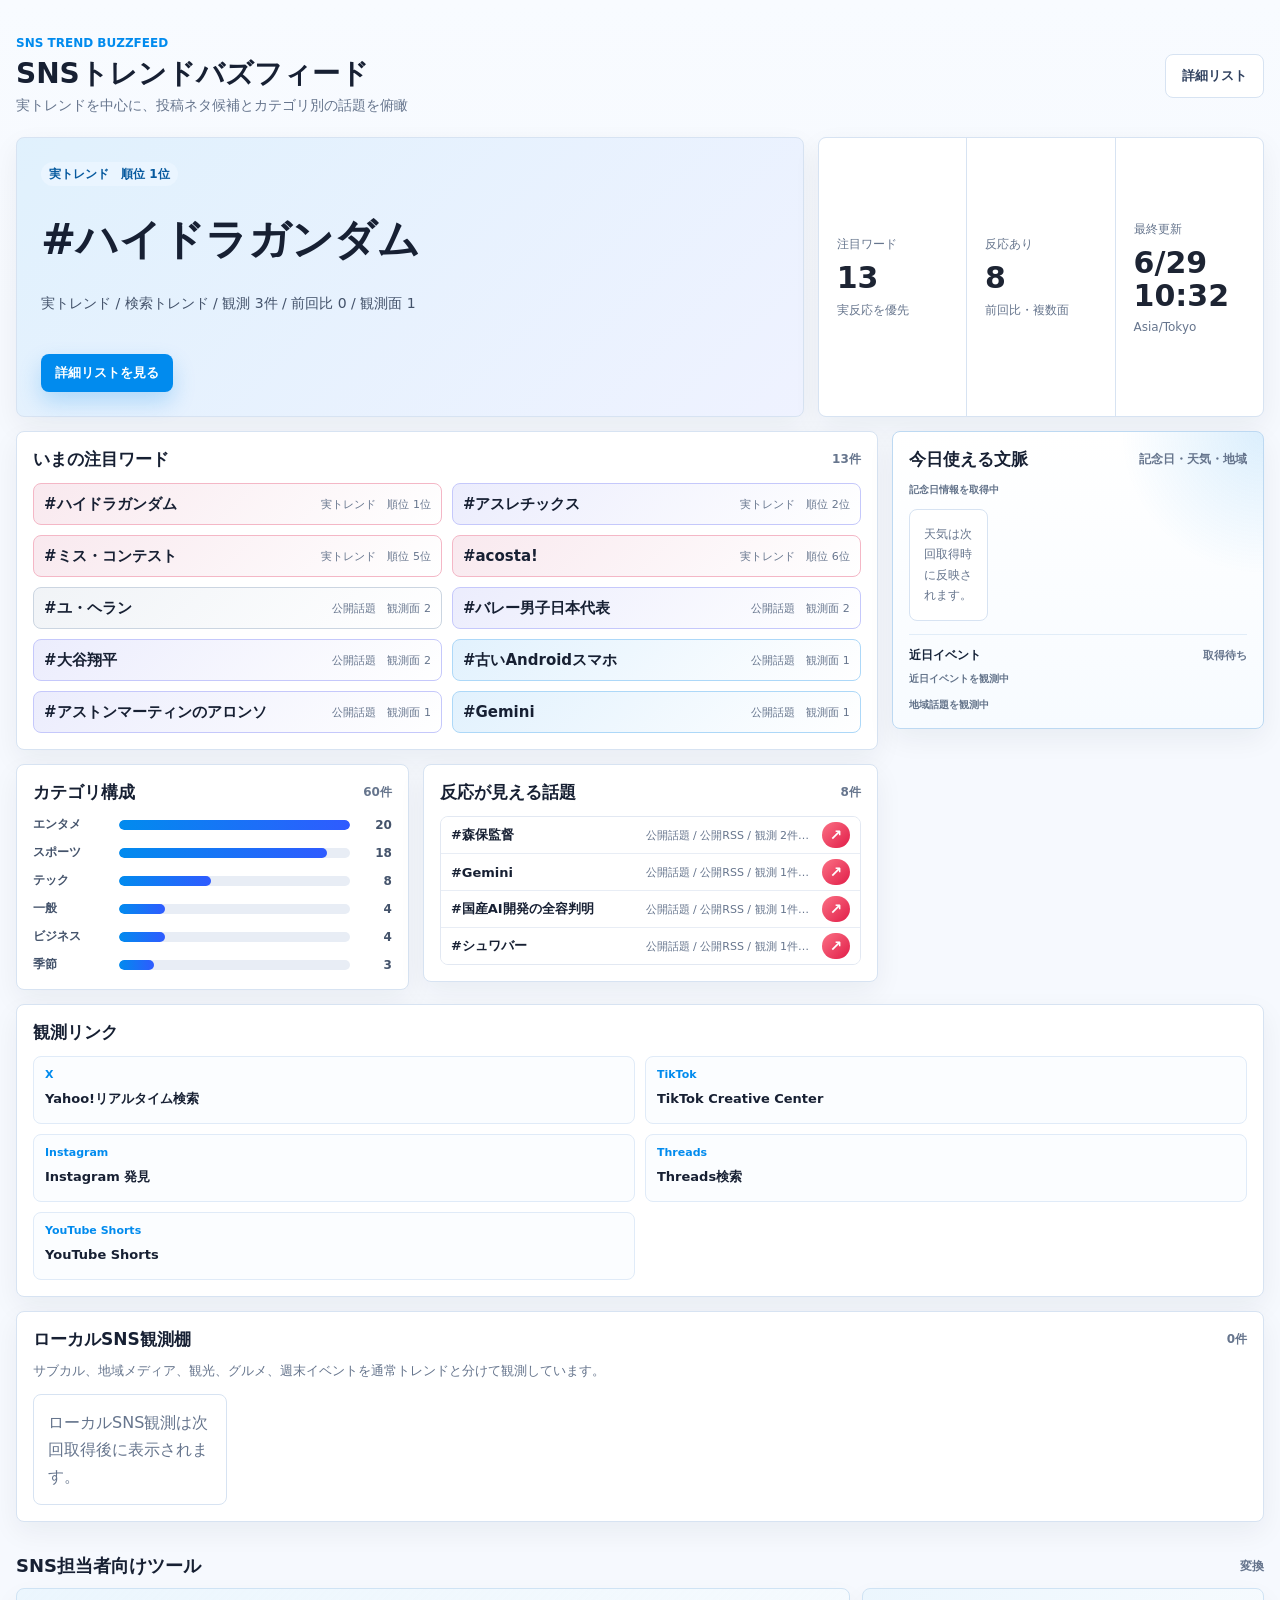
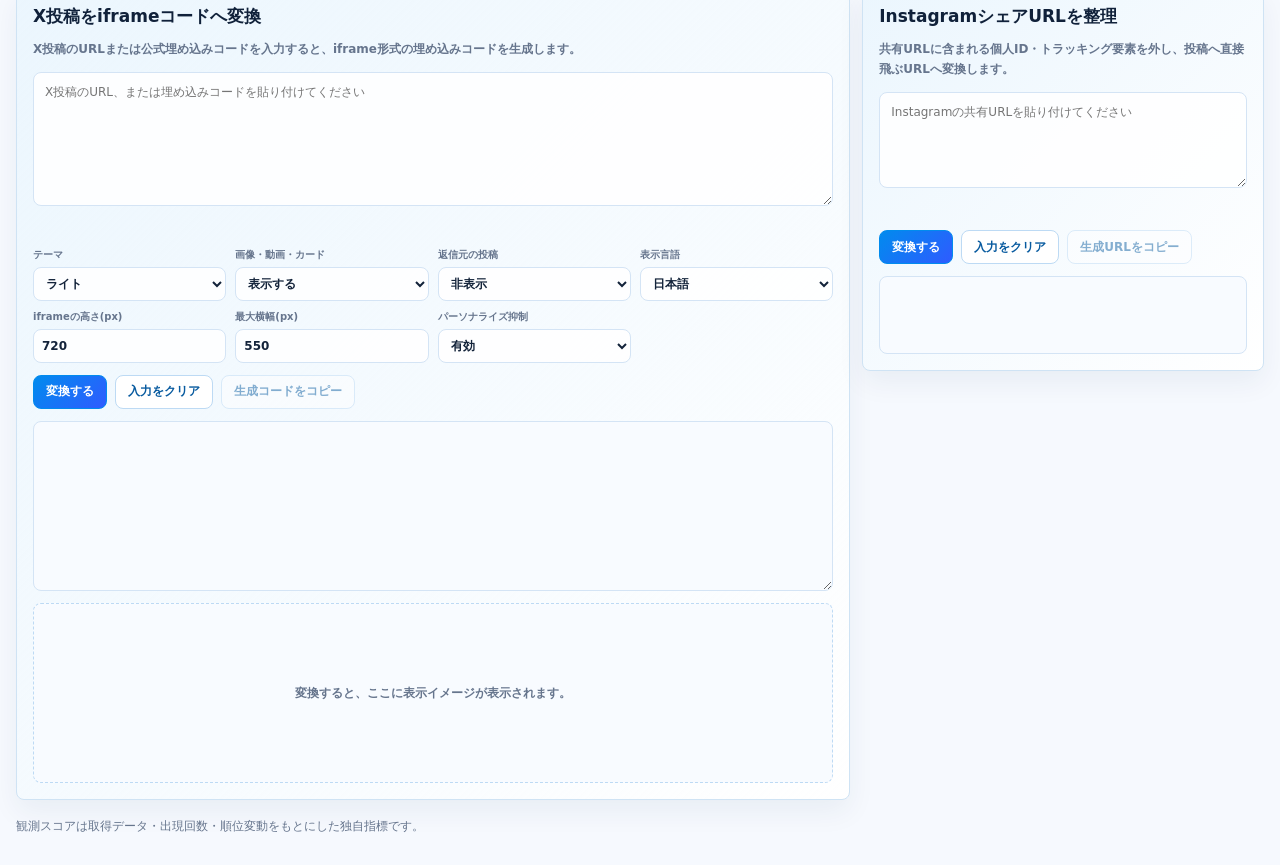
==== commit f2e5a055: "Add SNS embed conversion tools" ====
--- a/index.html
+++ b/index.html
@@ -4,7 +4,7 @@
     <meta charset="utf-8">
     <meta name="viewport" content="width=device-width, initial-scale=1">
     <title>SNSトレンドバズフィード</title>
-    <link rel="stylesheet" href="./assets/styles.css?v=calendar-action-20260710">
+    <link rel="stylesheet" href="./assets/styles.css?v=sns-tools-20260710">
   </head>
   <body data-page="home">
     <main class="page home-page">
@@ -23,6 +23,6 @@
       <section class="dashboard-layout" data-home-dashboard></section>
       <p class="note" data-note></p>
     </main>
-    <script src="./assets/app.js?v=calendar-action-20260710" type="module"></script>
+    <script src="./assets/app.js?v=sns-tools-20260710" type="module"></script>
   </body>
 </html>
--- a/assets/styles.css
+++ b/assets/styles.css
@@ -823,6 +823,84 @@
   color: #8a5600;
 }
 
+.event-rail-item.event-tone-commerce {
+  border-color: #f4bfd0;
+  background:
+    linear-gradient(135deg, rgba(236, 72, 132, 0.13), rgba(255, 255, 255, 0.92)),
+    #fff7fb;
+}
+
+.event-rail-item.event-tone-commerce span,
+.event-day-tag.event-tone-commerce {
+  background: #fff0f6;
+  color: #9d174d;
+}
+
+.event-rail-item.event-tone-festival {
+  border-color: #f0cc82;
+  background:
+    linear-gradient(135deg, rgba(245, 158, 11, 0.16), rgba(255, 255, 255, 0.9)),
+    #fff9ed;
+}
+
+.event-rail-item.event-tone-festival span,
+.event-day-tag.event-tone-festival {
+  background: #fff2d5;
+  color: #8a5600;
+}
+
+.event-rail-item.event-tone-stage {
+  border-color: #d5c4ff;
+  background:
+    linear-gradient(135deg, rgba(124, 92, 255, 0.13), rgba(255, 255, 255, 0.92)),
+    #f9f6ff;
+}
+
+.event-rail-item.event-tone-stage span,
+.event-day-tag.event-tone-stage {
+  background: #f1edff;
+  color: #4c1d95;
+}
+
+.event-rail-item.event-tone-exhibit {
+  border-color: #a9ddf7;
+  background:
+    linear-gradient(135deg, rgba(6, 182, 212, 0.13), rgba(255, 255, 255, 0.92)),
+    #f2fbff;
+}
+
+.event-rail-item.event-tone-exhibit span,
+.event-day-tag.event-tone-exhibit {
+  background: #e7f8ff;
+  color: #075985;
+}
+
+.event-rail-item.event-tone-tourism {
+  border-color: #9dd7e5;
+  background:
+    linear-gradient(135deg, rgba(14, 116, 144, 0.12), rgba(255, 255, 255, 0.92)),
+    #f2fbfd;
+}
+
+.event-rail-item.event-tone-tourism span,
+.event-day-tag.event-tone-tourism {
+  background: #e6f6fa;
+  color: #155e75;
+}
+
+.event-rail-item.event-tone-sports {
+  border-color: #bbc9ff;
+  background:
+    linear-gradient(135deg, rgba(59, 91, 219, 0.13), rgba(255, 255, 255, 0.92)),
+    #f6f8ff;
+}
+
+.event-rail-item.event-tone-sports span,
+.event-day-tag.event-tone-sports {
+  background: #edf1ff;
+  color: #273c99;
+}
+
 .event-calendar-weekdays,
 .event-calendar-grid {
   display: grid;
@@ -889,6 +967,30 @@
     #edf6ff;
 }
 
+.event-day-tag-long.event-tone-commerce {
+  border-left-color: #ec4884;
+}
+
+.event-day-tag-long.event-tone-festival {
+  border-left-color: #f59e0b;
+}
+
+.event-day-tag-long.event-tone-stage {
+  border-left-color: #7c5cff;
+}
+
+.event-day-tag-long.event-tone-exhibit {
+  border-left-color: #06b6d4;
+}
+
+.event-day-tag-long.event-tone-tourism {
+  border-left-color: #0e7490;
+}
+
+.event-day-tag-long.event-tone-sports {
+  border-left-color: #3b5bdb;
+}
+
 .event-day-tag-long.rank-s {
   border-left-color: #f0a429;
   background:
@@ -900,6 +1002,154 @@
   color: #44536b;
   font-size: 10px;
   font-weight: 750;
+}
+
+.x-iframe-converter-section {
+  grid-column: 1 / -1;
+}
+
+.x-iframe-converter-grid {
+  display: grid;
+  grid-template-columns: minmax(0, 1.35fr) minmax(280px, 0.65fr);
+  gap: 12px;
+  align-items: start;
+}
+
+.x-iframe-converter-card {
+  display: grid;
+  gap: 12px;
+  min-width: 0;
+  padding: 16px;
+  border: 1px solid #cfe3f4;
+  border-radius: 8px;
+  background:
+    linear-gradient(135deg, rgba(1, 139, 238, 0.08), rgba(255, 255, 255, 0.94)),
+    #fff;
+  box-shadow: 0 12px 28px rgba(21, 52, 92, 0.06);
+}
+
+.x-iframe-converter-card h3 {
+  color: #10213a;
+  font-size: 17px;
+  font-weight: 850;
+}
+
+.x-iframe-converter-lead {
+  color: var(--muted);
+  font-size: 12px;
+  font-weight: 650;
+  line-height: 1.65;
+}
+
+.x-iframe-converter-textarea,
+.x-iframe-converter-output,
+.x-iframe-converter-field select,
+.x-iframe-converter-field input {
+  width: 100%;
+  min-width: 0;
+  border: 1px solid #d4e4f5;
+  border-radius: 8px;
+  background: rgba(255, 255, 255, 0.88);
+  color: #13233a;
+  font: inherit;
+  font-size: 12px;
+}
+
+.x-iframe-converter-textarea,
+.x-iframe-converter-output {
+  resize: vertical;
+  padding: 10px 11px;
+  line-height: 1.55;
+}
+
+.x-iframe-converter-output {
+  background: #f8fbff;
+  font-family: Consolas, "Courier New", monospace;
+}
+
+.x-iframe-converter-output-small {
+  resize: none;
+}
+
+.x-iframe-converter-settings {
+  display: grid;
+  grid-template-columns: repeat(4, minmax(0, 1fr));
+  gap: 9px;
+}
+
+.x-iframe-converter-field {
+  display: grid;
+  gap: 5px;
+  min-width: 0;
+}
+
+.x-iframe-converter-field span {
+  color: var(--muted);
+  font-size: 10px;
+  font-weight: 800;
+}
+
+.x-iframe-converter-field select,
+.x-iframe-converter-field input {
+  min-height: 34px;
+  padding: 6px 8px;
+  font-weight: 720;
+}
+
+.x-iframe-converter-actions {
+  display: flex;
+  flex-wrap: wrap;
+  gap: 8px;
+}
+
+.x-iframe-converter-button {
+  min-height: 34px;
+  padding: 0 12px;
+  border: 1px solid #bddaf4;
+  border-radius: 8px;
+  background: #fff;
+  color: #075a9f;
+  cursor: pointer;
+  font: inherit;
+  font-size: 12px;
+  font-weight: 850;
+}
+
+.x-iframe-converter-button-primary {
+  border-color: #018bee;
+  background: linear-gradient(135deg, #018bee, #2f5bff);
+  color: #fff;
+}
+
+.x-iframe-converter-button:disabled {
+  cursor: not-allowed;
+  opacity: 0.48;
+}
+
+.x-iframe-converter-message {
+  min-height: 18px;
+  color: #9d174d;
+  font-size: 11px;
+  font-weight: 780;
+}
+
+.x-iframe-converter-preview {
+  display: grid;
+  place-items: center;
+  min-height: 180px;
+  overflow: hidden;
+  padding: 12px;
+  border: 1px dashed #bddaf4;
+  border-radius: 8px;
+  background: #f8fbff;
+  color: var(--muted);
+  font-size: 12px;
+  font-weight: 720;
+}
+
+.x-iframe-converter-preview-frame {
+  max-width: 550px;
+  border: 0;
 }
 
 .link-grid {
@@ -2383,6 +2633,15 @@
     max-width: none;
   }
 
+  .x-iframe-converter-settings {
+    grid-template-columns: 1fr;
+  }
+
+  .x-iframe-converter-actions {
+    display: grid;
+    grid-template-columns: 1fr;
+  }
+
   .home-nav a,
   .primary-action,
   .secondary-action {
@@ -2405,6 +2664,7 @@
   .list-focus-list,
   .list-summary-grid,
   .event-calendar-rail,
+  .x-iframe-converter-grid,
   .weather-ribbon {
     grid-template-columns: 1fr;
   }
@@ -2432,6 +2692,10 @@
 
   .local-event-chip {
     grid-template-columns: 1fr;
+  }
+
+  .x-iframe-converter-settings {
+    grid-template-columns: repeat(2, minmax(0, 1fr));
   }
 
   .trend-pill small {
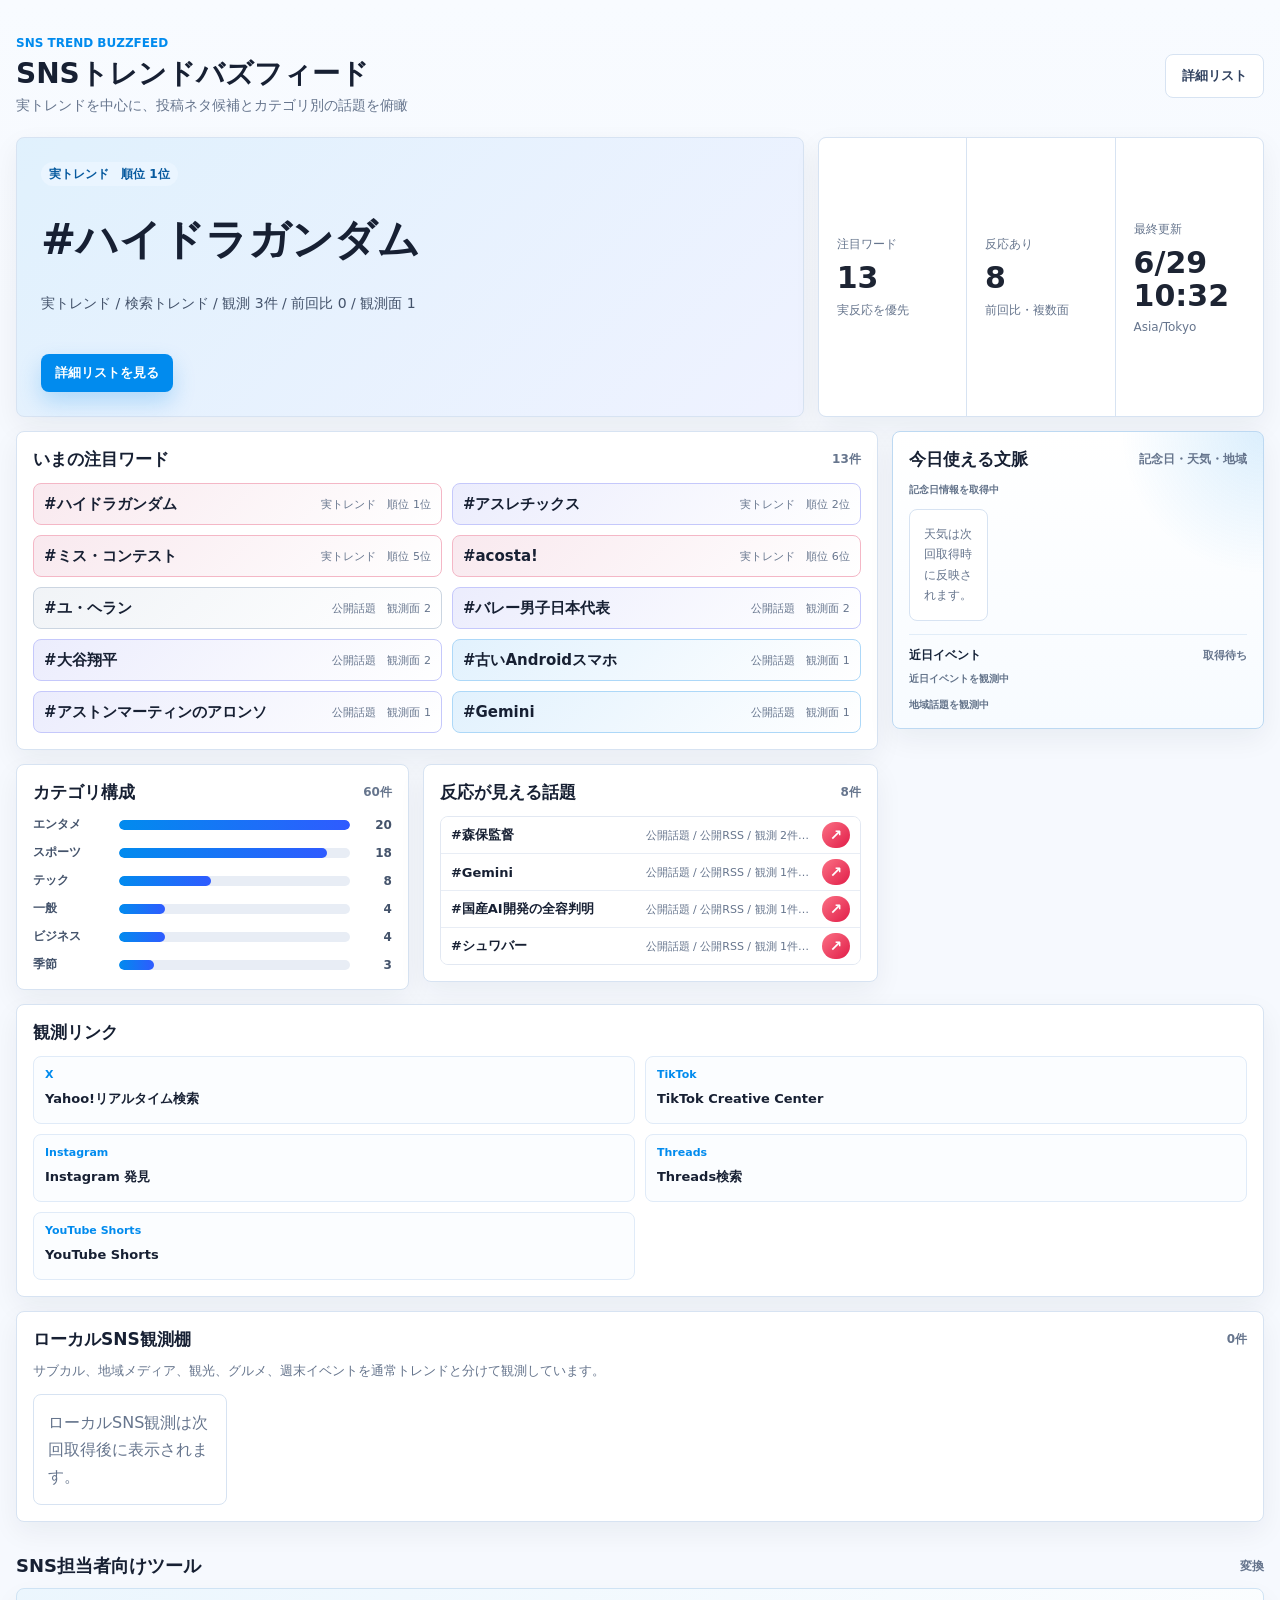
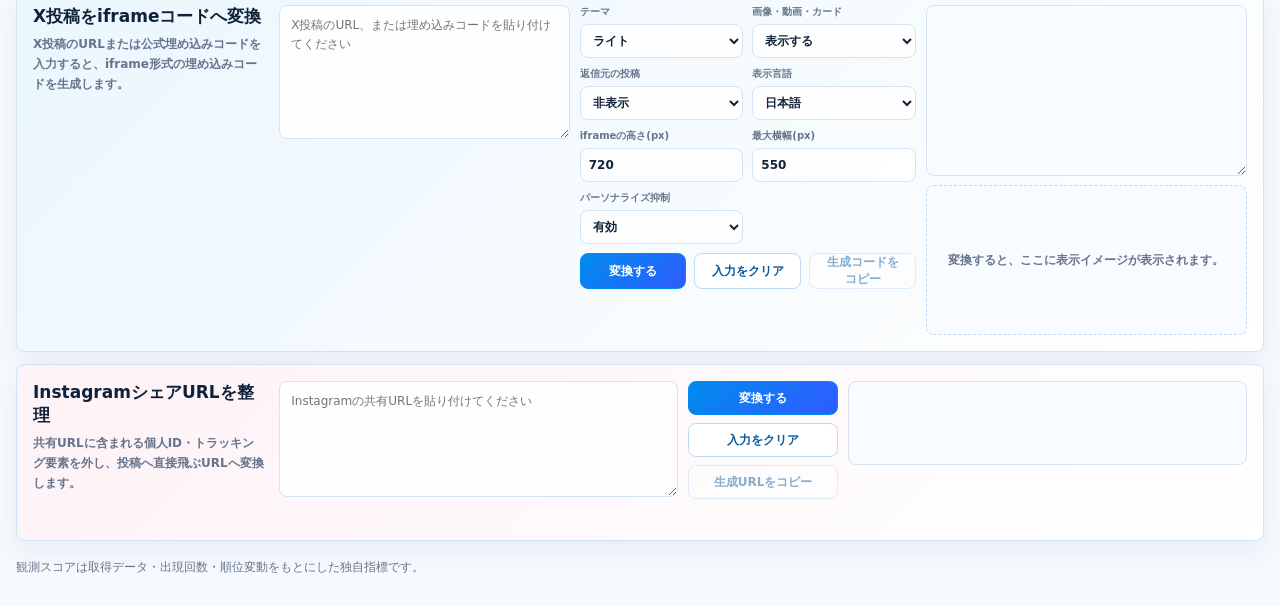
==== commit 5fba3ffe: "Refine SNS tools lane layout" ====
--- a/index.html
+++ b/index.html
@@ -4,7 +4,7 @@
     <meta charset="utf-8">
     <meta name="viewport" content="width=device-width, initial-scale=1">
     <title>SNSトレンドバズフィード</title>
-    <link rel="stylesheet" href="./assets/styles.css?v=sns-tools-20260710">
+    <link rel="stylesheet" href="./assets/styles.css?v=sns-tools-lane-20260710">
   </head>
   <body data-page="home">
     <main class="page home-page">
@@ -23,6 +23,6 @@
       <section class="dashboard-layout" data-home-dashboard></section>
       <p class="note" data-note></p>
     </main>
-    <script src="./assets/app.js?v=sns-tools-20260710" type="module"></script>
+    <script src="./assets/app.js?v=sns-tools-lane-20260710" type="module"></script>
   </body>
 </html>
--- a/assets/styles.css
+++ b/assets/styles.css
@@ -1010,14 +1010,14 @@
 
 .x-iframe-converter-grid {
   display: grid;
-  grid-template-columns: minmax(0, 1.35fr) minmax(280px, 0.65fr);
   gap: 12px;
   align-items: start;
 }
 
 .x-iframe-converter-card {
   display: grid;
-  gap: 12px;
+  grid-template-columns: minmax(190px, 0.24fr) minmax(0, 1fr);
+  gap: 14px;
   min-width: 0;
   padding: 16px;
   border: 1px solid #cfe3f4;
@@ -1026,6 +1026,19 @@
     linear-gradient(135deg, rgba(1, 139, 238, 0.08), rgba(255, 255, 255, 0.94)),
     #fff;
   box-shadow: 0 12px 28px rgba(21, 52, 92, 0.06);
+}
+
+.x-iframe-converter-card-instagram {
+  background:
+    linear-gradient(135deg, rgba(236, 72, 132, 0.07), rgba(255, 255, 255, 0.96)),
+    #fff;
+}
+
+.x-iframe-converter-intro {
+  display: grid;
+  align-content: start;
+  gap: 7px;
+  min-width: 0;
 }
 
 .x-iframe-converter-card h3 {
@@ -1041,6 +1054,28 @@
   line-height: 1.65;
 }
 
+.x-iframe-converter-lane {
+  display: grid;
+  gap: 10px;
+  min-width: 0;
+  align-items: stretch;
+}
+
+.x-iframe-converter-lane-x {
+  grid-template-columns: minmax(220px, 0.95fr) minmax(280px, 1.1fr) minmax(260px, 1.05fr);
+}
+
+.x-iframe-converter-lane-instagram {
+  grid-template-columns: minmax(260px, 1fr) minmax(150px, 0.34fr) minmax(260px, 1fr);
+}
+
+.x-iframe-converter-pane {
+  display: grid;
+  align-content: start;
+  gap: 9px;
+  min-width: 0;
+}
+
 .x-iframe-converter-textarea,
 .x-iframe-converter-output,
 .x-iframe-converter-field select,
@@ -1058,22 +1093,25 @@
 .x-iframe-converter-textarea,
 .x-iframe-converter-output {
   resize: vertical;
+  min-height: 116px;
   padding: 10px 11px;
   line-height: 1.55;
 }
 
 .x-iframe-converter-output {
+  min-height: 144px;
   background: #f8fbff;
   font-family: Consolas, "Courier New", monospace;
 }
 
 .x-iframe-converter-output-small {
+  min-height: 84px;
   resize: none;
 }
 
 .x-iframe-converter-settings {
   display: grid;
-  grid-template-columns: repeat(4, minmax(0, 1fr));
+  grid-template-columns: repeat(2, minmax(0, 1fr));
   gap: 9px;
 }
 
@@ -1097,9 +1135,13 @@
 }
 
 .x-iframe-converter-actions {
-  display: flex;
-  flex-wrap: wrap;
+  display: grid;
+  grid-template-columns: repeat(3, minmax(0, 1fr));
   gap: 8px;
+}
+
+.x-iframe-converter-lane-instagram .x-iframe-converter-actions {
+  grid-template-columns: 1fr;
 }
 
 .x-iframe-converter-button {
@@ -1136,7 +1178,7 @@
 .x-iframe-converter-preview {
   display: grid;
   place-items: center;
-  min-height: 180px;
+  min-height: 150px;
   overflow: hidden;
   padding: 12px;
   border: 1px dashed #bddaf4;
@@ -2519,8 +2561,15 @@
   .list-dashboard > .local-shelf,
   .list-dashboard > .local-detail-section,
   .list-dashboard > .link-section,
-  .list-dashboard > .event-calendar-section {
+  .list-dashboard > .event-calendar-section,
+  .list-dashboard > .x-iframe-converter-section {
     grid-column: 1 / -1;
+  }
+
+  .x-iframe-converter-card,
+  .x-iframe-converter-lane-x,
+  .x-iframe-converter-lane-instagram {
+    grid-template-columns: 1fr;
   }
 
   .list-main-section .trend-card:first-child {
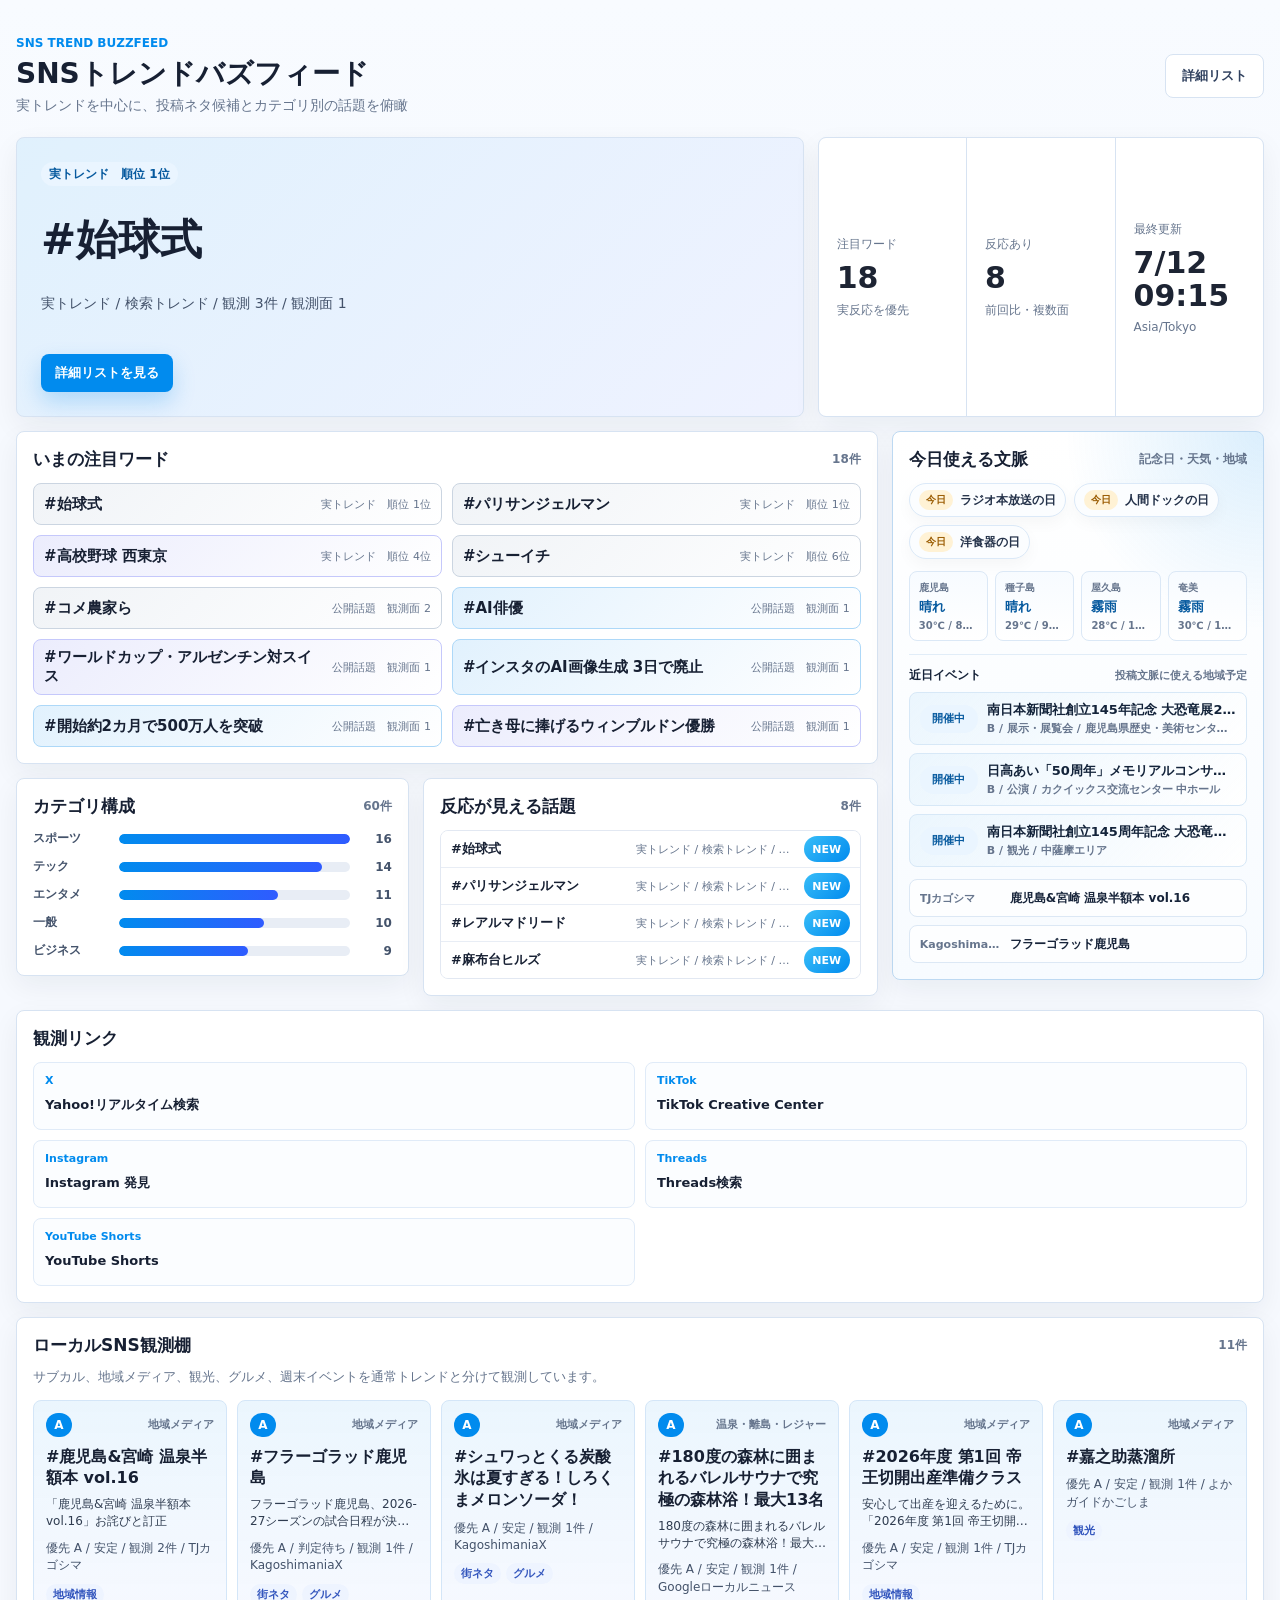
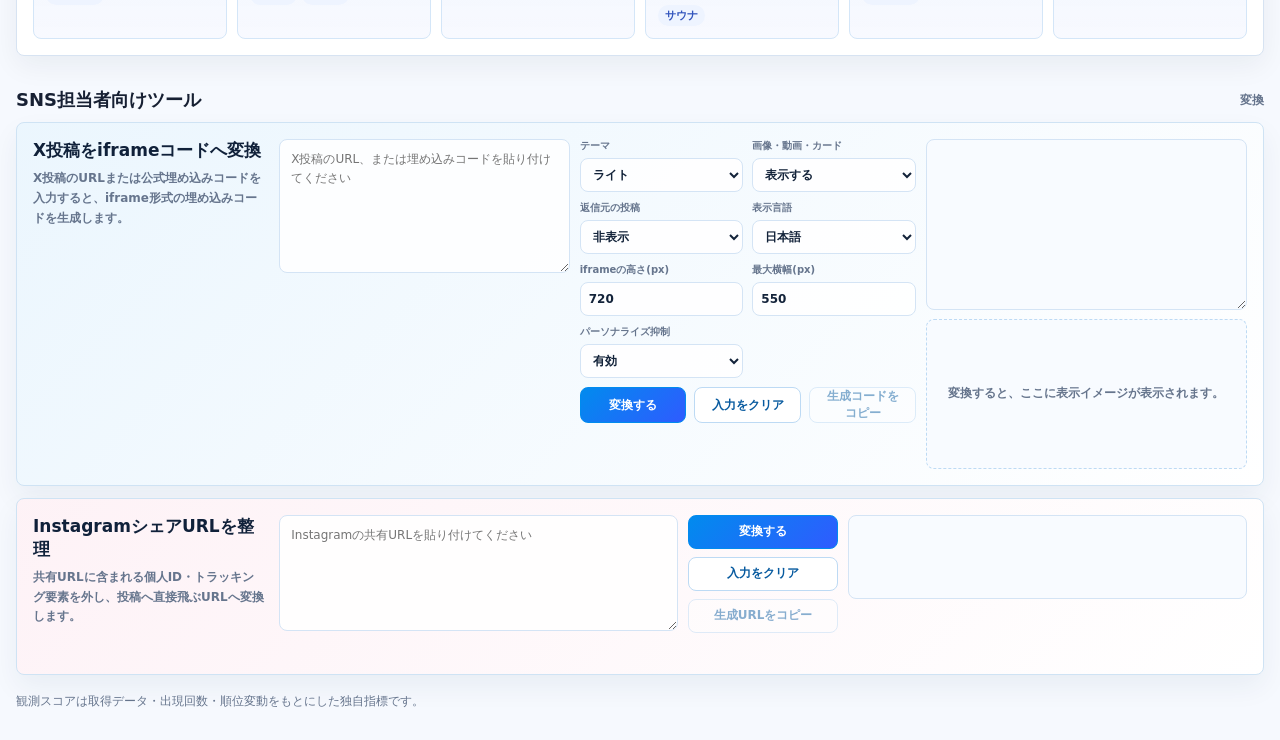
==== commit fc06e7e3: "Improve calendar event detail view" ====
--- a/index.html
+++ b/index.html
@@ -4,7 +4,7 @@
     <meta charset="utf-8">
     <meta name="viewport" content="width=device-width, initial-scale=1">
     <title>SNSトレンドバズフィード</title>
-    <link rel="stylesheet" href="./assets/styles.css?v=sns-tools-lane-20260710">
+    <link rel="stylesheet" href="./assets/styles.css?v=calendar-modal-20260712">
   </head>
   <body data-page="home">
     <main class="page home-page">
@@ -23,6 +23,6 @@
       <section class="dashboard-layout" data-home-dashboard></section>
       <p class="note" data-note></p>
     </main>
-    <script src="./assets/app.js?v=sns-tools-lane-20260710" type="module"></script>
+    <script src="./assets/app.js?v=calendar-modal-20260712" type="module"></script>
   </body>
 </html>
--- a/assets/styles.css
+++ b/assets/styles.css
@@ -924,12 +924,8 @@
 }
 
 .event-day {
-  display: grid;
-  align-content: start;
-  gap: 5px;
-  min-width: 0;
-  min-height: 92px;
-  padding: 8px;
+  min-width: 0;
+  min-height: 76px;
   border: 1px solid #e0ebf8;
   border-radius: 8px;
   background: rgba(248, 251, 255, 0.92);
@@ -946,62 +942,198 @@
   font-weight: 850;
 }
 
-.event-day-tag {
-  min-width: 0;
+.event-day-button {
+  display: grid;
+  align-content: space-between;
+  justify-items: start;
+  gap: 6px;
+  width: 100%;
+  min-height: 74px;
+  padding: 8px;
+  border: 0;
+  border-radius: 7px;
+  background: transparent;
+  color: inherit;
+  text-align: left;
+}
+
+.event-day-button-active {
+  cursor: pointer;
+}
+
+.event-day-button-active:hover,
+.event-day-button-active:focus-visible {
+  outline: 0;
+  background: #eaf5ff;
+  box-shadow: inset 0 0 0 2px #018bee;
+}
+
+.event-day-markers {
+  display: flex;
+  gap: 4px;
+  min-height: 8px;
+}
+
+.event-day-marker {
+  width: 8px;
+  height: 8px;
+  border-radius: 999px;
+  background: #8fa5bd;
+}
+
+.event-day-marker.event-tone-commerce { background: #ec4884; }
+.event-day-marker.event-tone-festival { background: #f59e0b; }
+.event-day-marker.event-tone-stage { background: #7c5cff; }
+.event-day-marker.event-tone-exhibit { background: #06b6d4; }
+.event-day-marker.event-tone-tourism { background: #0e7490; }
+.event-day-marker.event-tone-sports { background: #3b5bdb; }
+
+.event-day-count {
+  color: #075a9f;
+  font-size: 12px;
+  font-weight: 850;
+}
+
+.event-calendar-dialog {
+  width: min(680px, calc(100vw - 32px));
+  max-height: min(720px, calc(100dvh - 32px));
+  margin: auto;
+  padding: 0;
   overflow: hidden;
-  padding: 4px 6px;
-  border-radius: 6px;
-  background: #edf6ff;
+  border: 1px solid #b7daf7;
+  border-radius: 10px;
+  background: #fff;
+  box-shadow: 0 24px 64px rgba(15, 32, 58, 0.3);
+}
+
+.event-calendar-dialog::backdrop {
+  background: rgba(14, 28, 49, 0.48);
+}
+
+.event-calendar-dialog-head {
+  display: flex;
+  align-items: center;
+  justify-content: space-between;
+  gap: 12px;
+  padding: 16px 18px;
+  border-bottom: 1px solid #dbe9f6;
+  background: #f7fbff;
+}
+
+.event-calendar-dialog-title {
+  display: flex;
+  align-items: baseline;
+  gap: 8px;
+  min-width: 0;
+}
+
+.event-calendar-dialog-title h3 {
+  color: #10213a;
+  font-size: 18px;
+  font-weight: 850;
+}
+
+.event-calendar-dialog-count {
   color: #075a9f;
+  font-size: 12px;
+  font-weight: 800;
+}
+
+.event-calendar-dialog-close {
+  display: inline-grid;
+  width: 32px;
+  height: 32px;
+  flex: 0 0 32px;
+  place-items: center;
+  padding: 0;
+  border: 1px solid #b7daf7;
+  border-radius: 7px;
+  background: #fff;
+  color: #3d526b;
+  font-size: 22px;
+  line-height: 1;
+  cursor: pointer;
+}
+
+.event-calendar-dialog-close:hover,
+.event-calendar-dialog-close:focus-visible {
+  outline: 0;
+  border-color: #018bee;
+  color: #075a9f;
+  box-shadow: 0 0 0 3px rgba(1, 139, 238, 0.14);
+}
+
+.event-calendar-dialog-body {
+  display: grid;
+  gap: 8px;
+  max-height: min(590px, calc(100dvh - 112px));
+  padding: 14px 18px 18px;
+  overflow: auto;
+}
+
+.event-dialog-item {
+  display: grid;
+  gap: 5px;
+  min-width: 0;
+  padding: 12px;
+  border: 1px solid #dbe9f6;
+  border-left: 4px solid #018bee;
+  border-radius: 7px;
+  background: #fff;
+}
+
+.event-dialog-item:hover,
+.event-dialog-item:focus-visible {
+  outline: 0;
+  border-color: #9acff6;
+  box-shadow: 0 6px 16px rgba(1, 139, 238, 0.1);
+}
+
+.event-dialog-item.event-tone-commerce { border-left-color: #ec4884; }
+.event-dialog-item.event-tone-festival { border-left-color: #f59e0b; }
+.event-dialog-item.event-tone-stage { border-left-color: #7c5cff; }
+.event-dialog-item.event-tone-exhibit { border-left-color: #06b6d4; }
+.event-dialog-item.event-tone-tourism { border-left-color: #0e7490; }
+.event-dialog-item.event-tone-sports { border-left-color: #3b5bdb; }
+
+.event-dialog-meta {
+  display: flex;
+  align-items: center;
+  flex-wrap: wrap;
+  gap: 6px;
+}
+
+.event-dialog-category,
+.event-dialog-range {
+  display: inline-flex;
+  padding: 3px 6px;
+  border-radius: 999px;
   font-size: 10px;
   font-weight: 800;
-  line-height: 1.25;
-  text-overflow: ellipsis;
-  white-space: nowrap;
-}
-
-.event-day-tag-long {
-  border-left: 3px solid #018bee;
-  background:
-    linear-gradient(90deg, rgba(1, 139, 238, 0.16), rgba(255, 255, 255, 0.88)),
-    #edf6ff;
-}
-
-.event-day-tag-long.event-tone-commerce {
-  border-left-color: #ec4884;
-}
-
-.event-day-tag-long.event-tone-festival {
-  border-left-color: #f59e0b;
-}
-
-.event-day-tag-long.event-tone-stage {
-  border-left-color: #7c5cff;
-}
-
-.event-day-tag-long.event-tone-exhibit {
-  border-left-color: #06b6d4;
-}
-
-.event-day-tag-long.event-tone-tourism {
-  border-left-color: #0e7490;
-}
-
-.event-day-tag-long.event-tone-sports {
-  border-left-color: #3b5bdb;
-}
-
-.event-day-tag-long.rank-s {
-  border-left-color: #f0a429;
-  background:
-    linear-gradient(90deg, rgba(255, 190, 70, 0.22), rgba(255, 255, 255, 0.88)),
-    #fff7e4;
-}
-
-.event-day-more {
-  color: #44536b;
-  font-size: 10px;
-  font-weight: 750;
+}
+
+.event-dialog-category {
+  background: #eaf5ff;
+  color: #075a9f;
+}
+
+.event-dialog-range {
+  background: #f1f5f9;
+  color: #526277;
+}
+
+.event-dialog-item strong {
+  overflow-wrap: anywhere;
+  color: #10213a;
+  font-size: 14px;
+  font-weight: 850;
+  line-height: 1.45;
+}
+
+.event-dialog-item small {
+  color: #5d6e83;
+  font-size: 11px;
+  font-weight: 650;
 }
 
 .x-iframe-converter-section {
@@ -2796,13 +2928,35 @@
   }
 
   .event-day {
-    min-height: 74px;
+    min-height: 58px;
+  }
+
+  .event-day-button {
+    min-height: 56px;
     padding: 5px;
-  }
-
-  .event-day-tag {
-    padding: 3px 4px;
-    font-size: 9px;
+    gap: 4px;
+  }
+
+  .event-day-count {
+    font-size: 10px;
+  }
+
+  .event-calendar-dialog {
+    width: calc(100vw - 20px);
+    max-height: calc(100dvh - 20px);
+  }
+
+  .event-calendar-dialog-head {
+    padding: 13px 14px;
+  }
+
+  .event-calendar-dialog-body {
+    max-height: calc(100dvh - 96px);
+    padding: 10px 14px 14px;
+  }
+
+  .event-dialog-item {
+    padding: 10px;
   }
 
   .section-head {
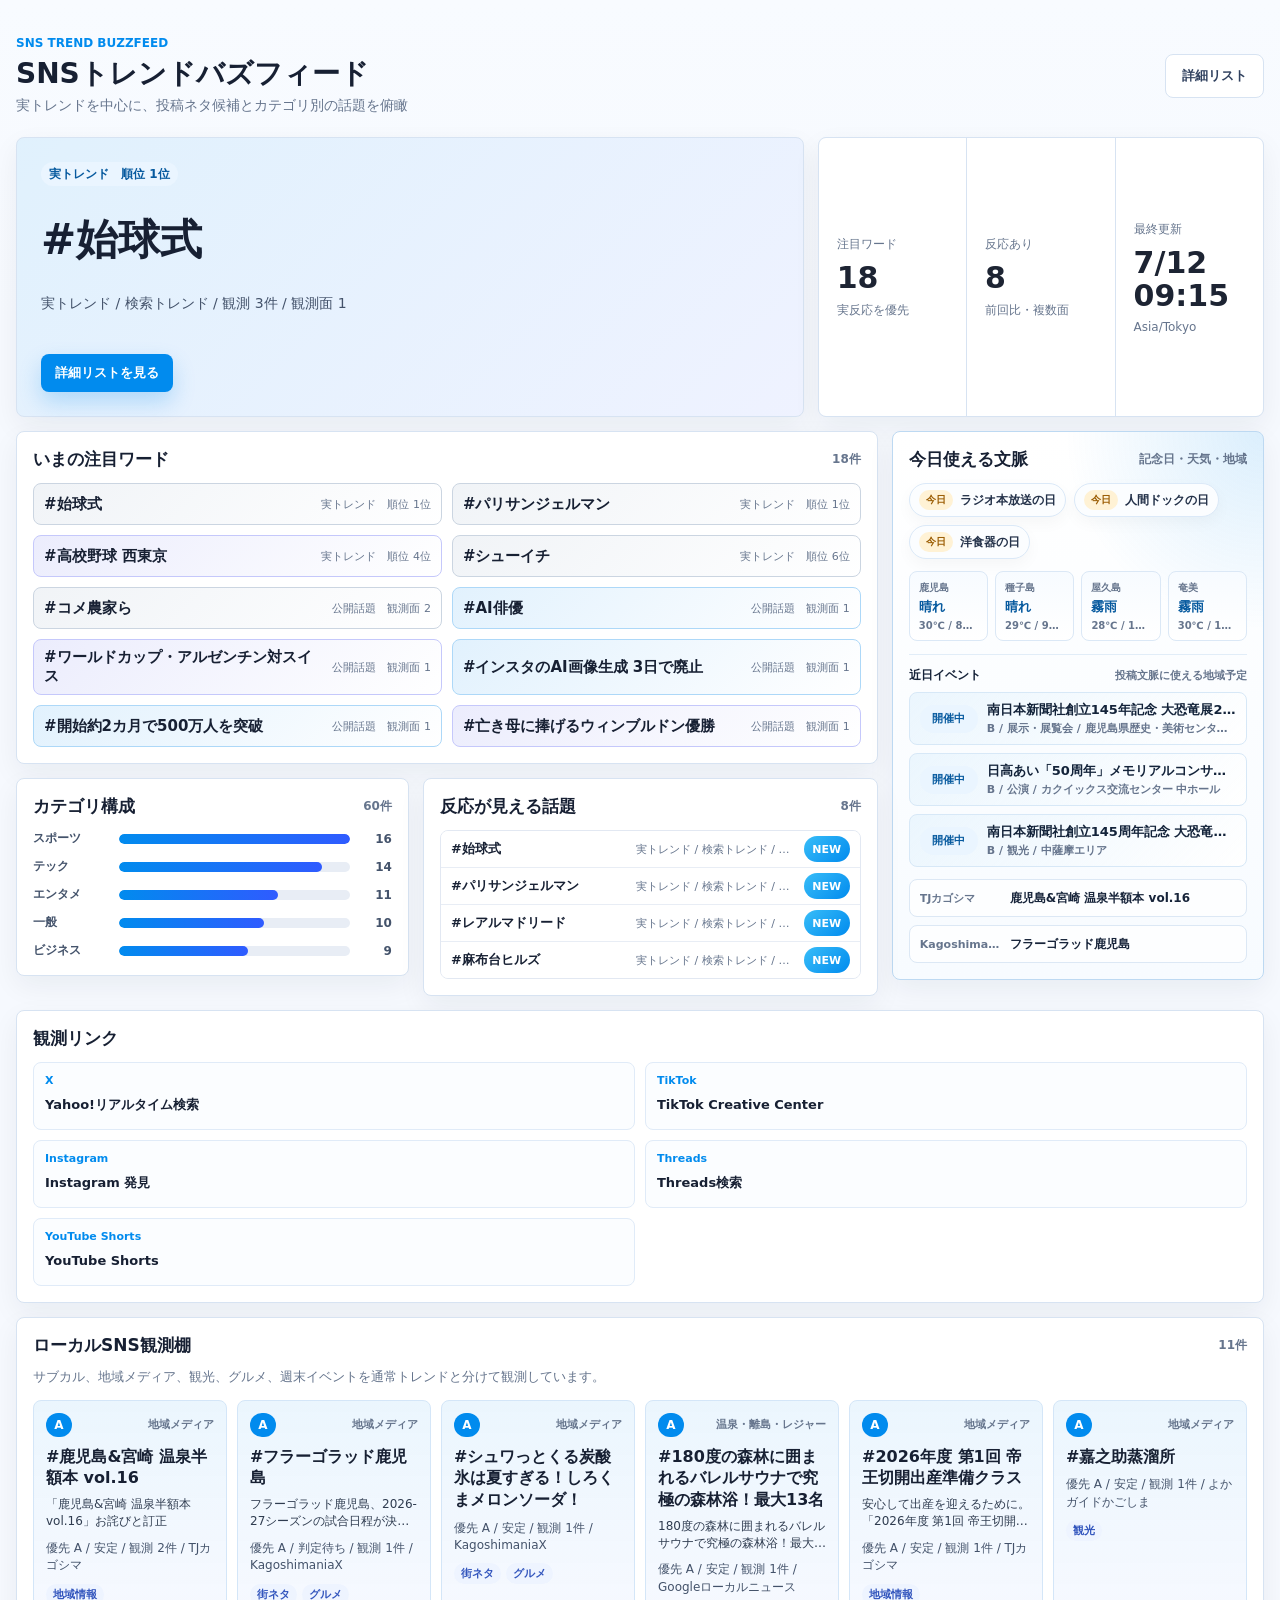
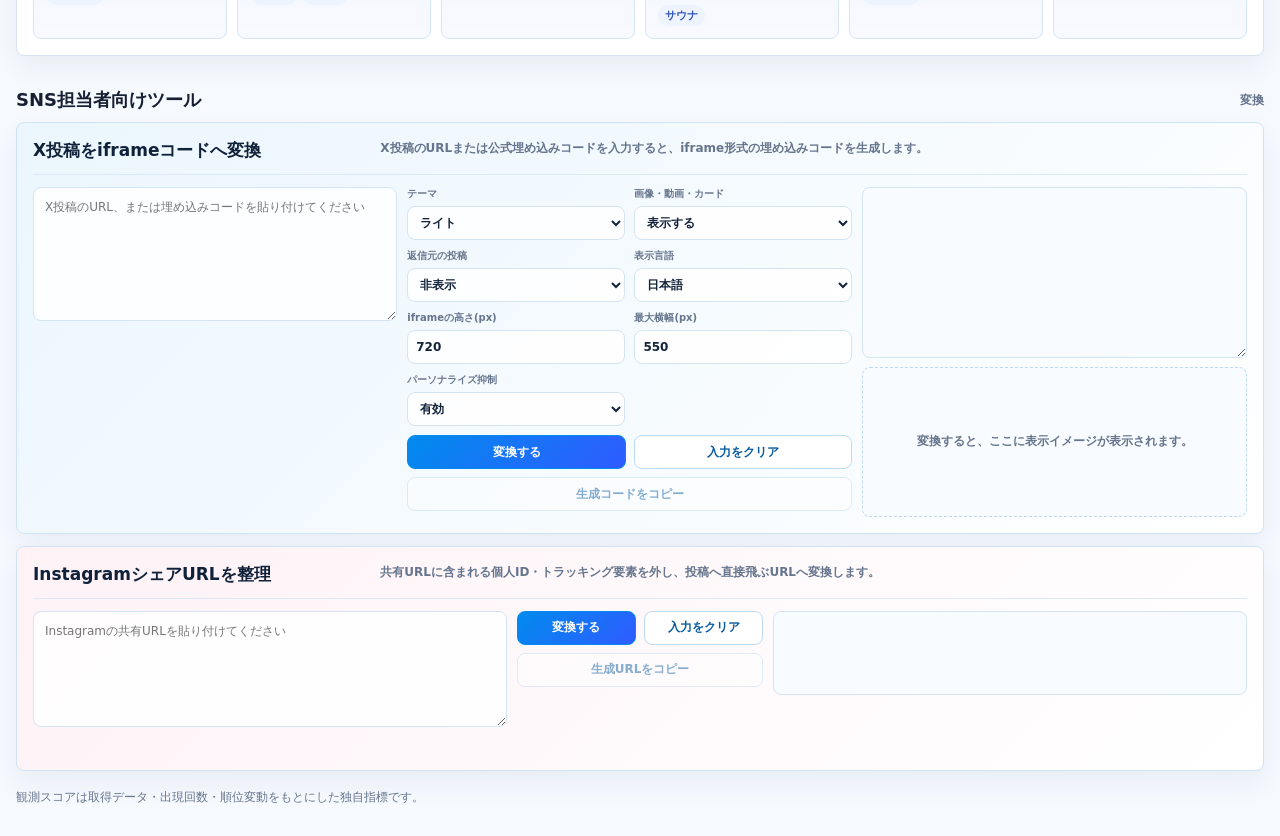
==== commit 47ad51c0: "Refine SNS tools panel layout" ====
--- a/index.html
+++ b/index.html
@@ -4,7 +4,7 @@
     <meta charset="utf-8">
     <meta name="viewport" content="width=device-width, initial-scale=1">
     <title>SNSトレンドバズフィード</title>
-    <link rel="stylesheet" href="./assets/styles.css?v=calendar-modal-20260712">
+    <link rel="stylesheet" href="./assets/styles.css?v=tools-layout-20260712">
   </head>
   <body data-page="home">
     <main class="page home-page">
@@ -23,6 +23,6 @@
       <section class="dashboard-layout" data-home-dashboard></section>
       <p class="note" data-note></p>
     </main>
-    <script src="./assets/app.js?v=calendar-modal-20260712" type="module"></script>
+    <script src="./assets/app.js?v=tools-layout-20260712" type="module"></script>
   </body>
 </html>
--- a/assets/styles.css
+++ b/assets/styles.css
@@ -1148,8 +1148,8 @@
 
 .x-iframe-converter-card {
   display: grid;
-  grid-template-columns: minmax(190px, 0.24fr) minmax(0, 1fr);
-  gap: 14px;
+  grid-template-columns: minmax(0, 1fr);
+  gap: 12px;
   min-width: 0;
   padding: 16px;
   border: 1px solid #cfe3f4;
@@ -1168,9 +1168,12 @@
 
 .x-iframe-converter-intro {
   display: grid;
-  align-content: start;
-  gap: 7px;
-  min-width: 0;
+  grid-template-columns: minmax(220px, 0.38fr) minmax(0, 1fr);
+  align-items: start;
+  gap: 18px;
+  min-width: 0;
+  padding-bottom: 12px;
+  border-bottom: 1px solid #dbe9f6;
 }
 
 .x-iframe-converter-card h3 {
@@ -1194,11 +1197,11 @@
 }
 
 .x-iframe-converter-lane-x {
-  grid-template-columns: minmax(220px, 0.95fr) minmax(280px, 1.1fr) minmax(260px, 1.05fr);
+  grid-template-columns: minmax(220px, 0.9fr) minmax(300px, 1.1fr) minmax(260px, 0.95fr);
 }
 
 .x-iframe-converter-lane-instagram {
-  grid-template-columns: minmax(260px, 1fr) minmax(150px, 0.34fr) minmax(260px, 1fr);
+  grid-template-columns: minmax(260px, 1fr) minmax(190px, 0.52fr) minmax(260px, 1fr);
 }
 
 .x-iframe-converter-pane {
@@ -1268,12 +1271,16 @@
 
 .x-iframe-converter-actions {
   display: grid;
-  grid-template-columns: repeat(3, minmax(0, 1fr));
+  grid-template-columns: repeat(2, minmax(0, 1fr));
   gap: 8px;
 }
 
 .x-iframe-converter-lane-instagram .x-iframe-converter-actions {
-  grid-template-columns: 1fr;
+  grid-template-columns: repeat(2, minmax(0, 1fr));
+}
+
+.x-iframe-converter-actions > :last-child {
+  grid-column: 1 / -1;
 }
 
 .x-iframe-converter-button {
@@ -2699,6 +2706,7 @@
   }
 
   .x-iframe-converter-card,
+  .x-iframe-converter-intro,
   .x-iframe-converter-lane-x,
   .x-iframe-converter-lane-instagram {
     grid-template-columns: 1fr;
@@ -2873,10 +2881,6 @@
 
   .local-event-chip {
     grid-template-columns: 1fr;
-  }
-
-  .x-iframe-converter-settings {
-    grid-template-columns: repeat(2, minmax(0, 1fr));
   }
 
   .trend-pill small {
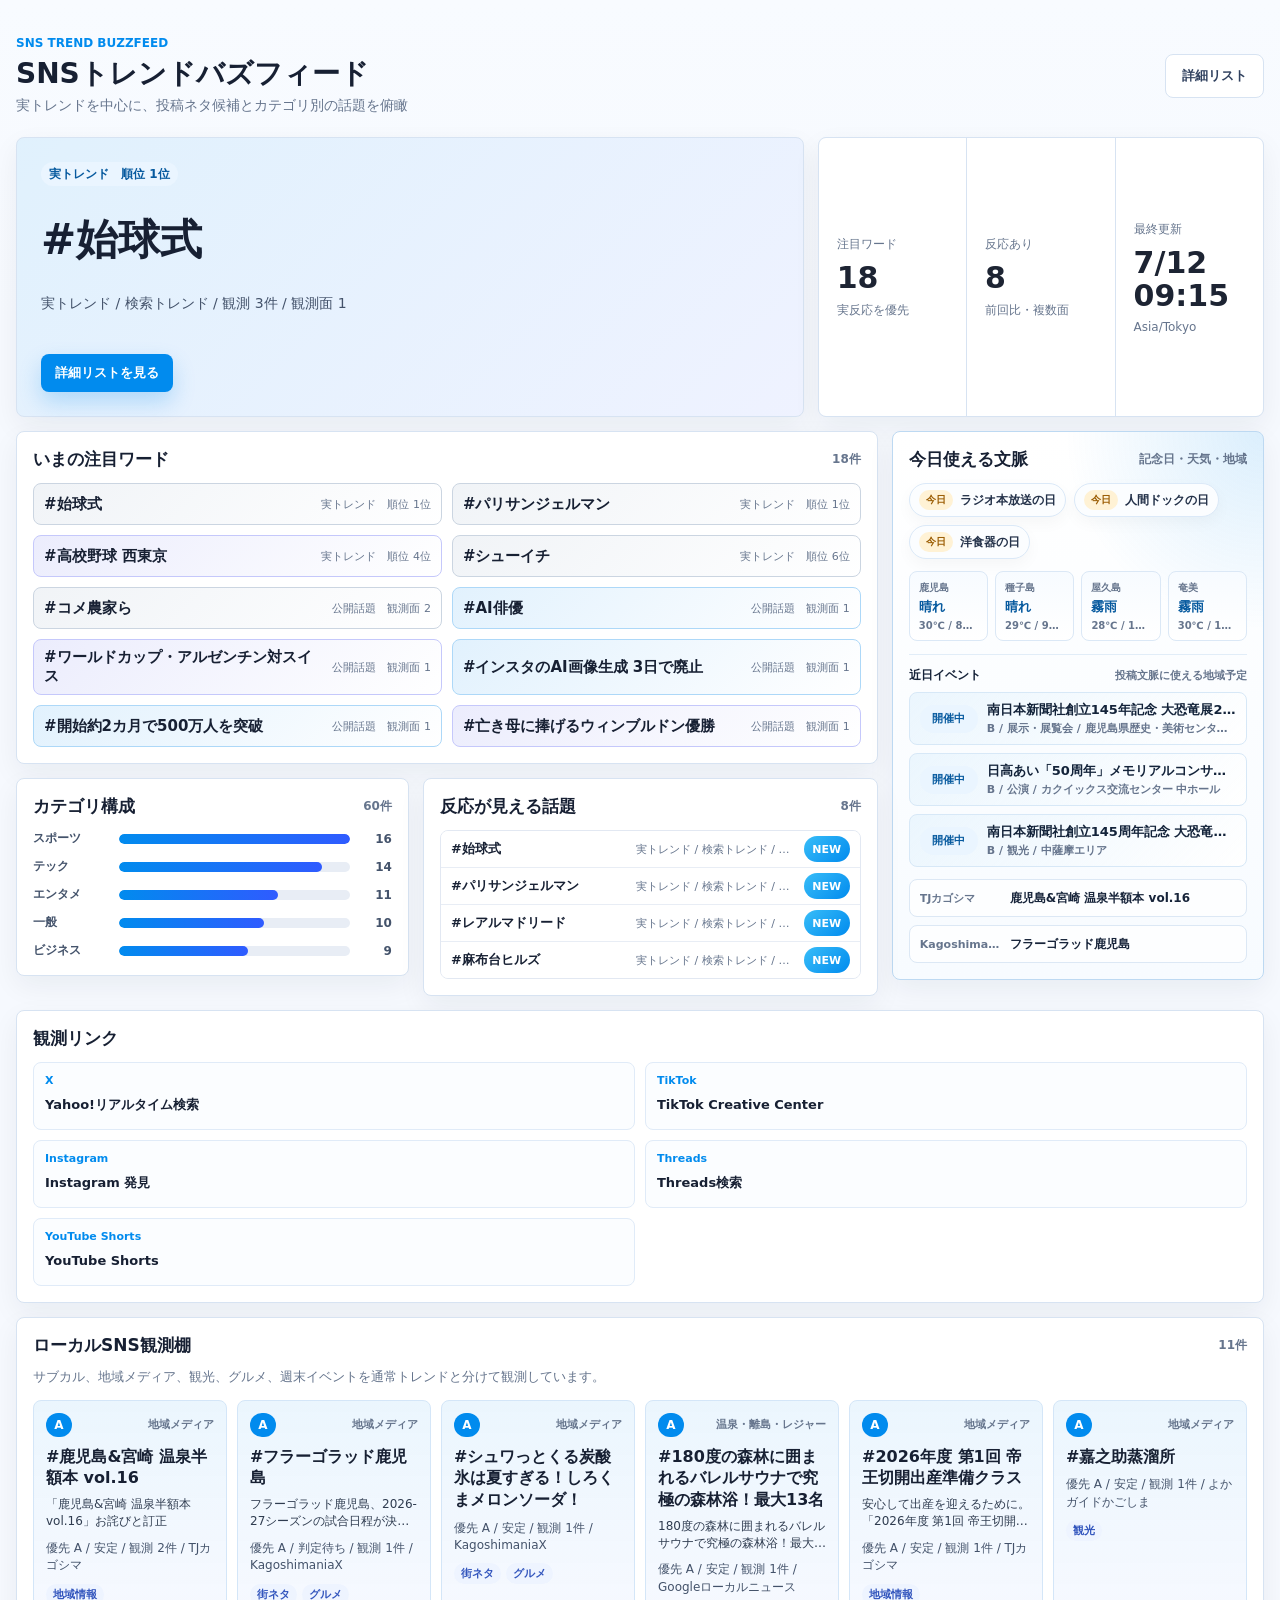
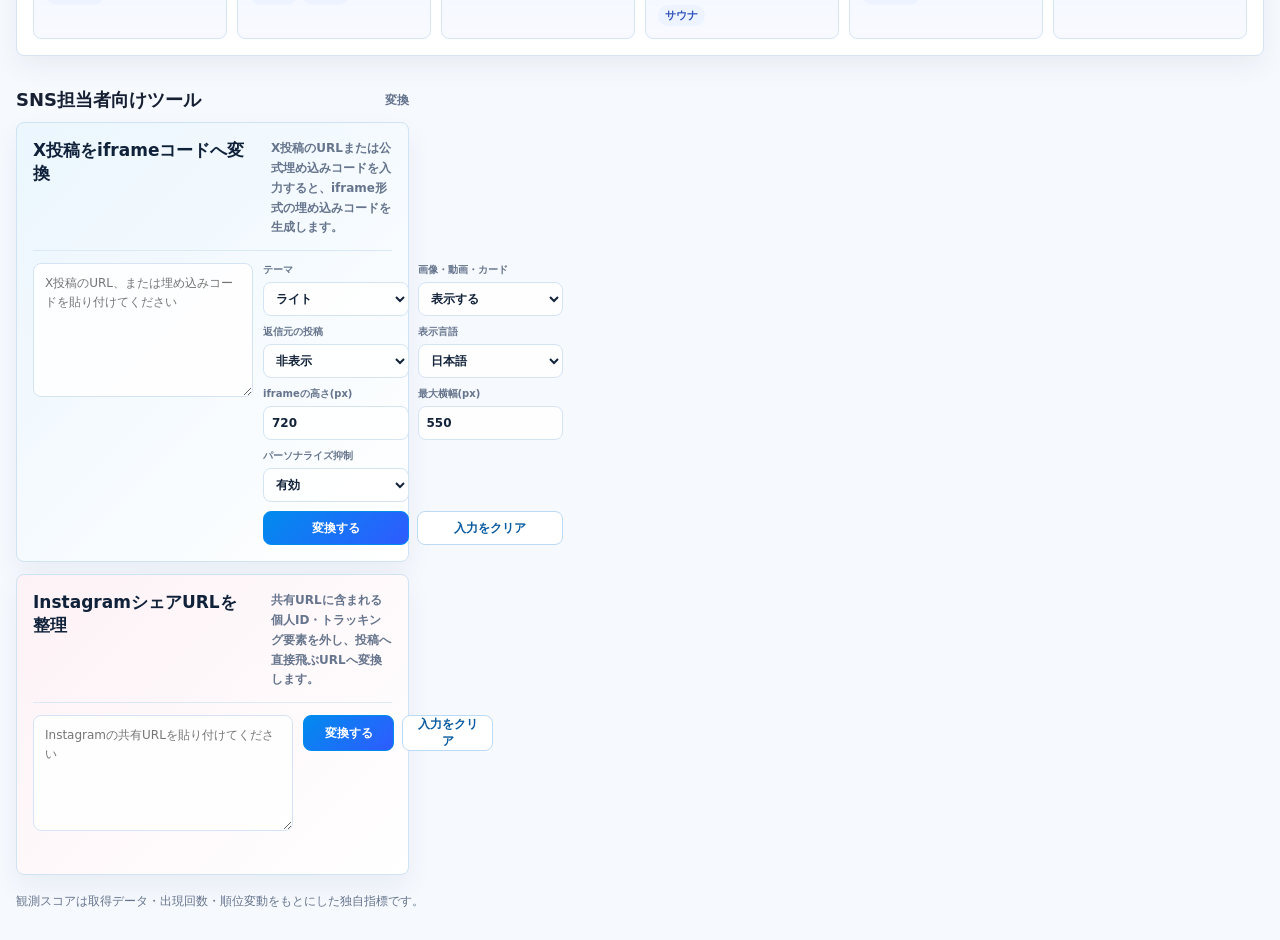
==== commit 8b811a98: "Move SNS conversion results into modal" ====
--- a/index.html
+++ b/index.html
@@ -4,7 +4,7 @@
     <meta charset="utf-8">
     <meta name="viewport" content="width=device-width, initial-scale=1">
     <title>SNSトレンドバズフィード</title>
-    <link rel="stylesheet" href="./assets/styles.css?v=tools-layout-20260712">
+    <link rel="stylesheet" href="./assets/styles.css?v=tools-modal-20260712">
   </head>
   <body data-page="home">
     <main class="page home-page">
@@ -23,6 +23,6 @@
       <section class="dashboard-layout" data-home-dashboard></section>
       <p class="note" data-note></p>
     </main>
-    <script src="./assets/app.js?v=tools-layout-20260712" type="module"></script>
+    <script src="./assets/app.js?v=tools-modal-20260712" type="module"></script>
   </body>
 </html>
--- a/assets/styles.css
+++ b/assets/styles.css
@@ -1197,11 +1197,11 @@
 }
 
 .x-iframe-converter-lane-x {
-  grid-template-columns: minmax(220px, 0.9fr) minmax(300px, 1.1fr) minmax(260px, 0.95fr);
+  grid-template-columns: minmax(220px, 0.9fr) minmax(300px, 1.1fr);
 }
 
 .x-iframe-converter-lane-instagram {
-  grid-template-columns: minmax(260px, 1fr) minmax(190px, 0.52fr) minmax(260px, 1fr);
+  grid-template-columns: minmax(260px, 1fr) minmax(190px, 0.52fr);
 }
 
 .x-iframe-converter-pane {
@@ -1279,10 +1279,6 @@
   grid-template-columns: repeat(2, minmax(0, 1fr));
 }
 
-.x-iframe-converter-actions > :last-child {
-  grid-column: 1 / -1;
-}
-
 .x-iframe-converter-button {
   min-height: 34px;
   padding: 0 12px;
@@ -1331,6 +1327,110 @@
 .x-iframe-converter-preview-frame {
   max-width: 550px;
   border: 0;
+}
+
+.x-iframe-converter-dialog {
+  width: min(940px, calc(100vw - 32px));
+  max-height: min(760px, calc(100dvh - 32px));
+  margin: auto;
+  padding: 0;
+  overflow: hidden;
+  border: 1px solid #b7daf7;
+  border-radius: 10px;
+  background: #fff;
+  box-shadow: 0 24px 64px rgba(15, 32, 58, 0.3);
+}
+
+.x-iframe-converter-dialog::backdrop {
+  background: rgba(14, 28, 49, 0.48);
+}
+
+.x-iframe-converter-dialog-head {
+  display: flex;
+  align-items: center;
+  justify-content: space-between;
+  gap: 12px;
+  padding: 16px 18px;
+  border-bottom: 1px solid #dbe9f6;
+  background: #f7fbff;
+}
+
+.x-iframe-converter-dialog-head h3 {
+  color: #10213a;
+  font-size: 18px;
+  font-weight: 850;
+}
+
+.x-iframe-converter-dialog-close {
+  display: inline-grid;
+  width: 32px;
+  height: 32px;
+  flex: 0 0 32px;
+  place-items: center;
+  padding: 0;
+  border: 1px solid #b7daf7;
+  border-radius: 7px;
+  background: #fff;
+  color: #3d526b;
+  font-size: 22px;
+  line-height: 1;
+  cursor: pointer;
+}
+
+.x-iframe-converter-dialog-close:hover,
+.x-iframe-converter-dialog-close:focus-visible {
+  outline: 0;
+  border-color: #018bee;
+  color: #075a9f;
+  box-shadow: 0 0 0 3px rgba(1, 139, 238, 0.14);
+}
+
+.x-iframe-converter-dialog-body {
+  max-height: min(648px, calc(100dvh - 112px));
+  padding: 16px 18px 18px;
+  overflow: auto;
+}
+
+.x-iframe-converter-result-grid {
+  display: grid;
+  grid-template-columns: minmax(280px, 0.9fr) minmax(300px, 1.1fr);
+  gap: 14px;
+  align-items: start;
+}
+
+.x-iframe-converter-result-grid-single {
+  grid-template-columns: minmax(0, 1fr);
+}
+
+.x-iframe-converter-result-pane {
+  display: grid;
+  align-content: start;
+  gap: 9px;
+  min-width: 0;
+}
+
+.x-iframe-converter-result-label {
+  color: var(--muted);
+  font-size: 11px;
+  font-weight: 800;
+}
+
+.x-iframe-converter-dialog-output {
+  min-height: 224px;
+  resize: vertical;
+}
+
+.x-iframe-converter-result-preview {
+  place-items: center;
+  min-height: 260px;
+  padding: 12px;
+  border: 1px dashed #bddaf4;
+  border-radius: 8px;
+  background: #f8fbff;
+}
+
+.x-iframe-converter-result-preview .x-iframe-converter-result-label {
+  justify-self: start;
 }
 
 .link-grid {
@@ -1693,7 +1793,8 @@
     "lead lead context"
     "category growing context"
     "links links links"
-    "local local local";
+    "local local local"
+    "tool tool tool";
   align-items: start;
   gap: 14px;
   margin-top: 14px;
@@ -1717,6 +1818,12 @@
 
 .links-panel {
   grid-area: links;
+}
+
+.dashboard-layout > .x-iframe-converter-section {
+  grid-area: tool;
+  grid-column: auto;
+  min-width: 0;
 }
 
 .dashboard-panel {
@@ -2659,7 +2766,8 @@
       "category"
       "growing"
       "links"
-      "local";
+      "local"
+      "tool";
   }
 
   .category-panel,
@@ -2831,6 +2939,28 @@
     grid-template-columns: 1fr;
   }
 
+  .x-iframe-converter-dialog {
+    width: calc(100vw - 20px);
+    max-height: calc(100dvh - 20px);
+  }
+
+  .x-iframe-converter-dialog-head {
+    padding: 13px 14px;
+  }
+
+  .x-iframe-converter-dialog-body {
+    max-height: calc(100dvh - 96px);
+    padding: 12px 14px 14px;
+  }
+
+  .x-iframe-converter-result-grid {
+    grid-template-columns: 1fr;
+  }
+
+  .x-iframe-converter-dialog-output {
+    min-height: 180px;
+  }
+
   .home-nav a,
   .primary-action,
   .secondary-action {
